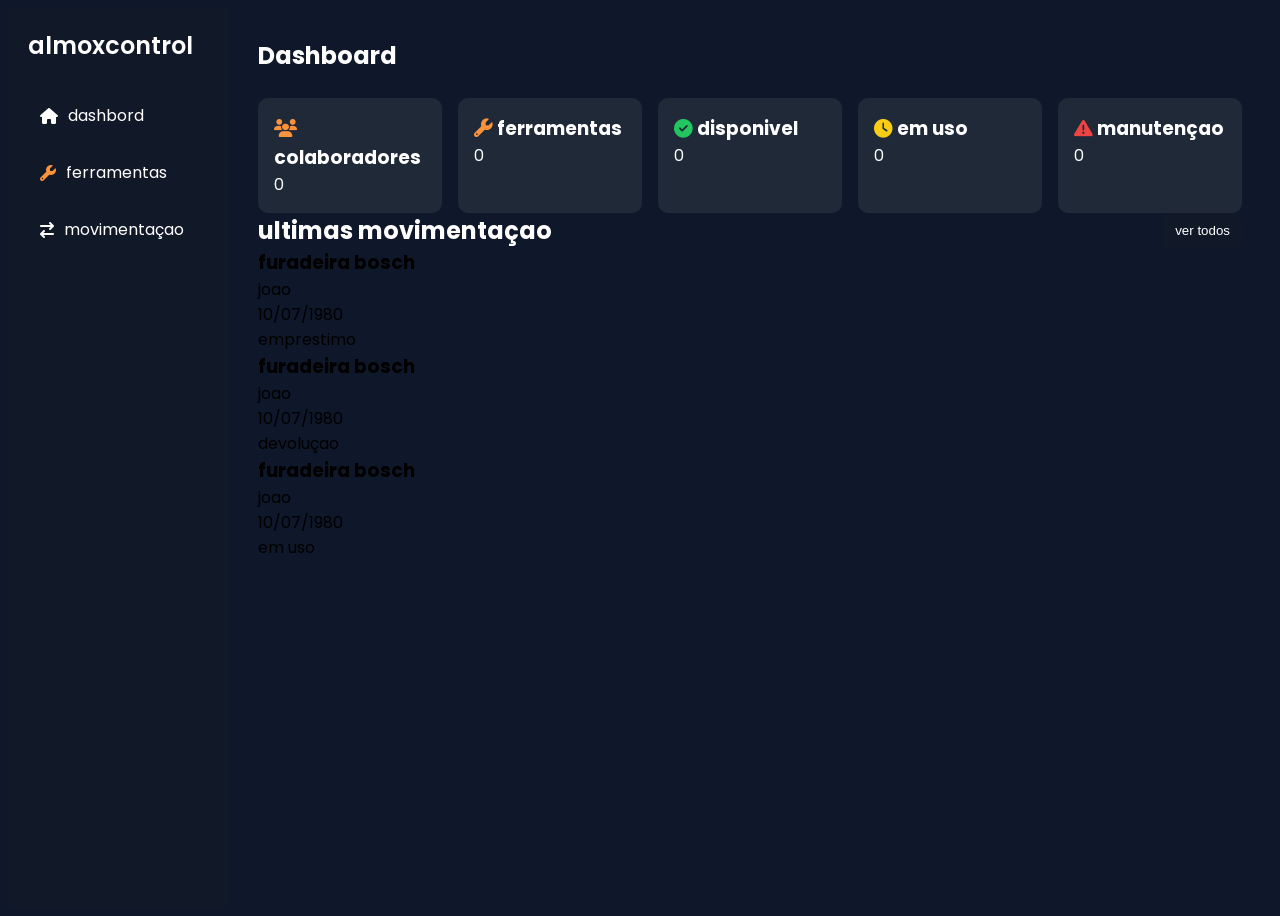
==== index.html @ 10422d14 "Primeira versão do AlmoxControl" ====
<!doctype html>
<html lang="pt-br">
  <head>
    <meta charset="UTF-8" />
    <meta name="viewport" content="width=device-width, initial-scale=1.0" />
    <title>almoxcontrol</title>
    <link rel="stylesheet" href="css/style.css" />
    <link
      rel="stylesheet"
      href="https://cdnjs.cloudflare.com/ajax/libs/font-awesome/6.5.0/css/all.min.css"
    />
    <link rel="preconnect" href="https://fonts.googleapis.com" />
    <link rel="preconnect" href="https://fonts.gstatic.com" crossorigin />
    <link
      href="https://fonts.googleapis.com/css2?family=Poppins:ital,wght@0,100;0,200;0,300;0,400;0,500;0,600;0,700;0,800;0,900;1,100;1,200;1,300;1,400;1,500;1,600;1,700;1,800;1,900&display=swap"
      rel="stylesheet"
    />
  </head>
  <body>
    <div class="container">
      <!--siderbar-->
      <nav class="nav-container">
        <h1 class="text-primario">almoxcontrol</h1>
        <ul class="menu">
          <li>
            <a href="index.html"><i class="fa-solid fa-house"></i> dashbord</a>
          </li>
          <li>
            <a href="ferramentas.html"><i class="fa-solid fa-wrench"></i> ferramentas</a>
          </li>
          <li>
            <a href=""
              ><i class="fa-solid fa-arrow-right-arrow-left"></i>movimentaçao</a
            >
          </li>
        </ul>
      </nav>
      <div class="content">
        <header class="container-topo">
          <h2>Dashboard</h2>
        </header>

        <main class="hero-card">
          <div class="area-card">
            <div class="card">
              <section class="card-colaboradores">
                <h3 class="text-decoracao">
                  <i class="fa-solid fa-users"></i> colaboradores
                </h3>
                <span id="colaboradores" class="text-size"> 0 </span>
              </section>
            </div>
            <div class="card">
              <section class="card-total-ferramentas">
                <h3 class="text-decoracao">
                  <i class="fa-solid fa-wrench"></i> ferramentas
                </h3>
                <span id="ferramentas" class="text-size"> 0 </span>
              </section>
            </div>
            <div class="card">
              <section class="card-disponivel">
                <h3 class="text-decoracao">
                  <i class="fa-solid fa-circle-check"></i> disponivel
                </h3>
                <span id="disponivel" class="text-size"> 0 </span>
              </section>
            </div>
            <div class="card">
              <section class="card-em-uso">
                <h3 class="text-decoracao">
                  <i class="fa-solid fa-clock"></i> em uso
                </h3>
                <span id="em-uso" class="text-size"> 0 </span>
              </section>
            </div>
            <div class="card">
              <section class="card-manutencao">
                <h3 class="text-decoracao">
                  <i class="fa-solid fa-triangle-exclamation"></i> manutençao
                </h3>
                <span id="manutencao" class="text-size"> 0 </span>
              </section>
            </div>
          </div>
          <div>
            <section class="ultimas-movimentacoes">
              <div class="movimentacoes-header">
                <h2 class="text-secundario">ultimas movimentaçao</h2>
                <button class="btn-todos">ver todos</button>
              </div>
              <div class="movimentacao-atual">
                <div class="linha"></div>
                <h3>furadeira bosch</h3>
                <p>joao</p>
                <p>10/07/1980</p>
                <p>emprestimo</p>
              </div>
              
              <div class="movimentacao-atual">
                <div class="linha"></div>
                <h3>furadeira bosch</h3>
                <p>joao</p>
                <p>10/07/1980</p>
                <p>devoluçao</p>
              </div>
              <div class="linha"></div>
              <div class="movimentacao-atual">
                <h3>furadeira bosch</h3>
                <p>joao</p>
                <p>10/07/1980</p>
                <p>em uso</p>
              </div>
            </section>
          </div>
        </main>
      </div>
    </div>
  </body>
</html>
---- css/style.css ----
/* =====================
   RESET
===================== */

* {
  margin: 0;
  padding: 0;
  box-sizing: border-box;
}

body {
  font-family: "Poppins", sans-serif;
  background-color: #0f172a;
}

/* =====================
   ESTRUTURA PRINCIPAL
===================== */

.container {
  display: flex;
  min-height: 100vh;
  padding: 8px;
  background-color: #0f172a;
}

.content {
  flex: 1;
  padding: 24px;
}

/* =====================
   SIDEBAR
===================== */

.nav-container {
  display: flex;
  flex-direction: column;

  width: 220px;
  height: 100vh;

  padding: 16px;

  background-color: #111827;
}

.nav-container h1 {
  color: #fff;
  font-size: 24px;
  font-weight: 600;

  margin-bottom: 30px;
}

.menu {
  padding: 0;
}

.menu li {
  list-style: none;
  margin-bottom: 12px;
}

.nav-container a {
  display: flex;
  align-items: center;
  gap: 10px;

  padding: 10px 12px;

  color: #fff;
  text-decoration: none;

  border-radius: 6px;

  transition: 0.3s;
}

.nav-container a:hover {
  background-color: #fb923c;
  transform: translateY(-3px);
}

/* =====================
   TOPO
===================== */

.container-topo h2 {
  color: white;
}

/* =====================
   CARDS DASHBOARD
===================== */

.area-card,a {
  display: flex;
  flex-wrap: wrap;
  gap: 16px;
  color: #ffffff;
}

.card {
  flex: 1 1 150px;

  display: flex;
  flex-direction: column;
  gap: 16px;

  min-height: 110px;

  padding: 16px;

  background-color: #1f2937;

  border-radius: 10px;

  transition: 0.3s;
}

.card:hover {
  transform: translateY(-5px);
  cursor: pointer;
}

/* Ícones */

.fa-users,
.fa-wrench {
  color: #fb923c;
}

.fa-circle-check {
  color: #22c55e;
}

.fa-clock {
  color: #facc15;
}

.fa-triangle-exclamation {
  color: #ef4444;
}

/* =====================
   MOVIMENTAÇÕES
===================== */

.ultimas-movimentacoe {
  margin-top: 16px;

  padding: 16px;

  background-color: #1f2937;

  color: #ffffff;

  border-radius: 8px;
}
.text-secundario{
  color: #ffffff;
}

.movimentacoes-header {
  display: flex;
  justify-content: space-between;
}

.btn-todos {
  padding: 6px 12px;

  color: white;
  background-color: #111827;

  border: none;
  border-radius: 5px;

  cursor: pointer;

  transition: 0.3s;
}

.btn-todos:hover {
  transform: translateY(-3px);
}

/* =====================
   FERRAMENTAS
===================== */

.topo-ferramentas{
  display: flex;
  justify-content: space-between;
  align-items: center;

  margin-bottom: 25px;
}

.btn-ferramenta {
  padding: 12px 18px;

  color: white;
  background-color: #f97316;

  border: none;
  border-radius: 8px;

  font-weight: 600;

  cursor: pointer;

  transition: 0.3s;
}

.btn-ferramenta:hover {
  background-color: #ea580c;
}
.pesquisa {
  display: flex;
  align-items: center;

  width: 320px;

  background-color: #1f2937;

  border: 1px solid #374151;

  border-radius: 8px;

  padding: 0 12px;
}


.pesquisa i {
  color: #fb923c;
}


.pesquisa .input-pesquisa {

  width: 100%;

  background: transparent;

  border: none;

  padding: 12px;

  color: white;

}


.pesquisa .input-pesquisa:focus {
  box-shadow: none;
}

/* =====================
   TABELA
===================== */

table {
  width: 100%;

  margin-top: 30px;

  border-collapse: collapse;

  background-color: white;

  border-radius: 12px;

  overflow: hidden;

  box-shadow: 0 5px 20px rgba(0, 0, 0, 0.08);
}

thead {
  background-color: #1f2937;

  color: white;
}

th {
  padding: 16px;

  text-align: left;

  font-size: 14px;

  text-transform: uppercase;
}

td {
  padding: 15px;

  color: #444;

  border-bottom: 1px solid #eee;
}

tbody tr:hover {
  background-color: #f8f8f8;
}

tbody tr:last-child td {
  border-bottom: none;
}

/* =====================
   STATUS
===================== */

.status {
  padding: 6px 14px;

  border-radius: 20px;

  font-size: 13px;

  font-weight: 600;
}

.disponivel {
  background: #dcfce7;

  color: #15803d;
}

.uso {
  background: #ffedd5;

  color: #c2410c;
}

.manutencao {
  background: #fee2e2;

  color: #b91c1c;
}

/* =====================
   AÇÕES
===================== */

.acoes button {
  background: none;

  border: none;

  cursor: pointer;

  margin-right: 10px;

  font-size: 16px;

  transition: 0.2s;
}

.acoes button:hover {
  transform: scale(1.15);
}

.editar {
  color: #2563eb;
}

.excluir {
  color: #dc2626;
}
:root {

  --bg-dark:#0f172a;
  --sidebar:#111827;
  --card:#1f2937;

  --orange:#fb923c;
  --orange-dark:#ea580c;

  --white:#ffffff;

  --green:#15803d;
  --yellow:#c2410c;
  --red:#b91c1c;

}



* {

  margin:0;
  padding:0;
  box-sizing:border-box;

}



body {

  font-family:"Poppins", sans-serif;
  background:var(--bg-dark);

}



/* LAYOUT */


.container {

  display:flex;
  min-height:100vh;
  padding:8px;

}



.content {

  flex:1;
  padding:24px;

}



/* SIDEBAR */


.sidebar {

  width:220px;

  height:100vh;

  padding:16px;

  background:var(--sidebar);

}



.logo {

  color:white;

  font-size:24px;

  margin-bottom:30px;

}



.menu li {

  list-style:none;

  margin-bottom:12px;

}



.menu a {

  display:flex;

  align-items:center;

  gap:10px;

  padding:10px;

  color:white;

  text-decoration:none;

  border-radius:8px;

  transition:.3s;

}



.menu a:hover {

  background:var(--orange);

  transform:translateY(-3px);

}



.container{
    display:flex;
}

/* Sidebar */

.nav-container{
    width:220px;
    min-height:100vh;
    background:#111827;
    padding:20px;
}

.logo{
    color:#fff;
    font-size:24px;
    font-weight:600;
    margin-bottom:35px;
}

.menu{
    list-style:none;
}

.menu li{
    margin-bottom:12px;
}

.menu a{
    display:flex;
    align-items:center;
    gap:10px;

    padding:10px 12px;

    color:#fff;
    text-decoration:none;

    border-radius:6px;

    transition:.3s;
}

.menu a:hover,
.menu a.active{

    background:#FB923C;

}

/* Conteúdo */

.content{
    flex:1;
    padding:30px;
}

.container-topo h2{
    color:#fff;
    margin-bottom:25px;
}

/* Barra superior */

.topo-ferramentas{

    display:flex;
    justify-content:space-between;
    align-items:center;

    margin-bottom:20px;

}

.input-pesquisa{

    width:320px;

    padding:10px 15px;

    border:none;
    border-radius:6px;

}

.btn-ferramenta{

    padding:10px 18px;

    border:none;
    border-radius:6px;

    background:#FB923C;
    color:#fff;

    cursor:pointer;

    transition:.3s;

}

.btn-ferramenta:hover{

    transform:translateY(-2px);

}

/* Tabela */

.tabela-ferramentas{

    background:#1F2937;

    border-radius:8px;

    overflow:hidden;

}

table{

    width:100%;
    border-collapse:collapse;

}

thead{

    background:#111827;
    color:#fff;

}

th,
td{

    padding:16px;
    text-align:left;

}

tbody tr{

    border-bottom:1px solid #374151;

}

tbody tr:hover{

    background:#273244;

}

td{

    color:#fff;

}

td i{

    cursor:pointer;
    margin-right:12px;

}
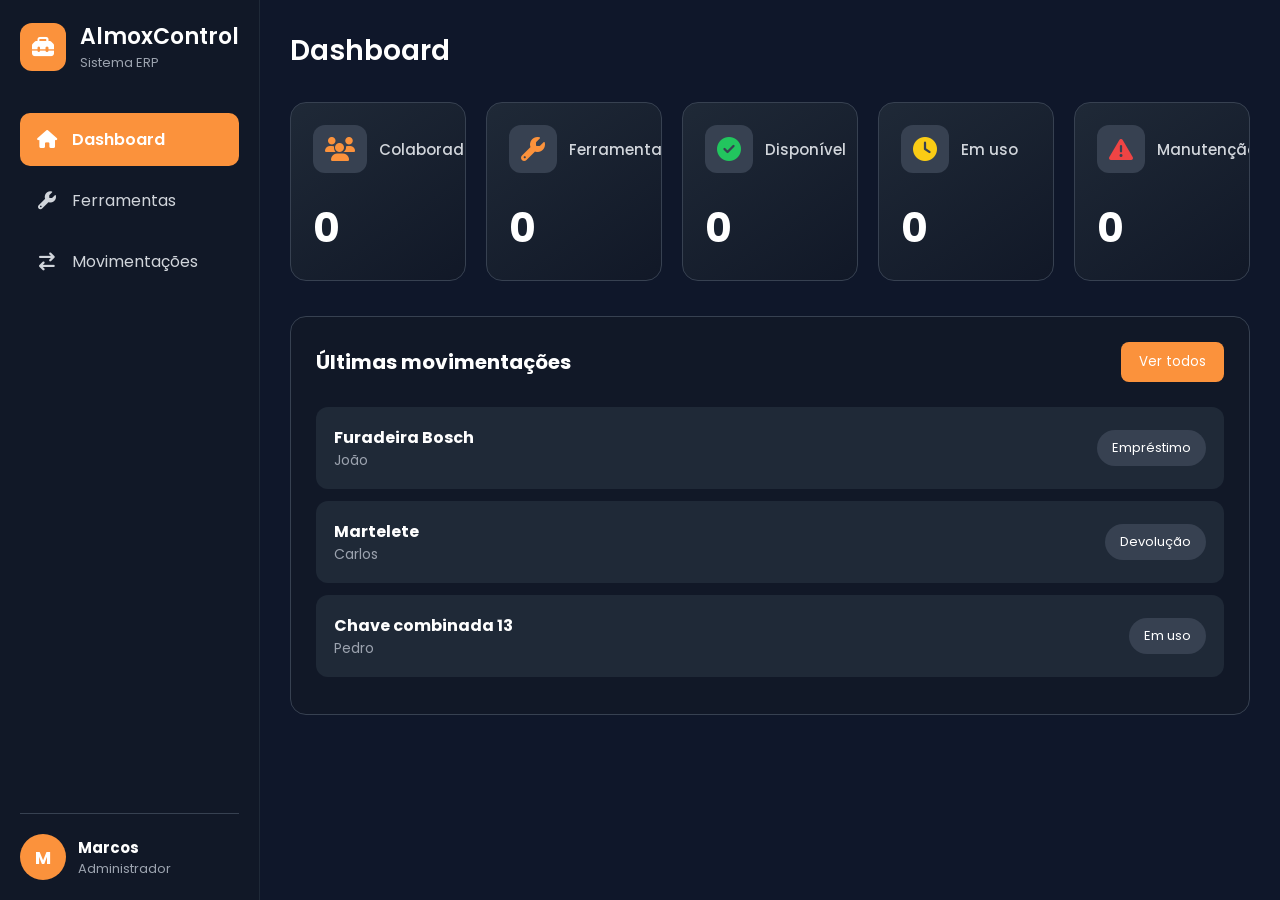
==== commit 84c36874: "Rename dashboard.html to index.html" ====
--- a/index.html
+++ b/index.html
@@ -3,116 +3,171 @@
   <head>
     <meta charset="UTF-8" />
     <meta name="viewport" content="width=device-width, initial-scale=1.0" />
-    <title>almoxcontrol</title>
+
+    <title>Dashboard | AlmoxControl</title>
+
     <link rel="stylesheet" href="css/style.css" />
+    <link rel="stylesheet" href="css/dashboard.css" />
+    <link rel="stylesheet" href="css/sidebar.css" />
+
     <link
       rel="stylesheet"
       href="https://cdnjs.cloudflare.com/ajax/libs/font-awesome/6.5.0/css/all.min.css"
     />
+
     <link rel="preconnect" href="https://fonts.googleapis.com" />
-    <link rel="preconnect" href="https://fonts.gstatic.com" crossorigin />
+
     <link
-      href="https://fonts.googleapis.com/css2?family=Poppins:ital,wght@0,100;0,200;0,300;0,400;0,500;0,600;0,700;0,800;0,900;1,100;1,200;1,300;1,400;1,500;1,600;1,700;1,800;1,900&display=swap"
+      href="https://fonts.googleapis.com/css2?family=Poppins:wght@300;400;500;600;700&display=swap"
       rel="stylesheet"
     />
   </head>
+
   <body>
     <div class="container">
-      <!--siderbar-->
+      <!-- SIDEBAR -->
+
       <nav class="nav-container">
-        <h1 class="text-primario">almoxcontrol</h1>
+        <div class="sidebar-header">
+          <i class="fa-solid fa-toolbox"></i>
+
+          <div>
+            <h1>AlmoxControl</h1>
+
+            <span>Sistema ERP</span>
+          </div>
+        </div>
+
         <ul class="menu">
           <li>
-            <a href="index.html"><i class="fa-solid fa-house"></i> dashbord</a>
+            <a class="active" href="dashboard.html">
+              <i class="fa-solid fa-house"></i>
+              Dashboard
+            </a>
           </li>
+
           <li>
-            <a href="ferramentas.html"><i class="fa-solid fa-wrench"></i> ferramentas</a>
+            <a href="ferramentas.html">
+              <i class="fa-solid fa-wrench"></i>
+              Ferramentas
+            </a>
           </li>
+
           <li>
-            <a href=""
-              ><i class="fa-solid fa-arrow-right-arrow-left"></i>movimentaçao</a
-            >
+            <a href="movimentacao.html">
+              <i class="fa-solid fa-arrow-right-arrow-left"></i>
+              Movimentações
+            </a>
           </li>
         </ul>
+
+        <div class="sidebar-footer">
+          <div class="avatar">M</div>
+
+          <div>
+            <strong>Marcos</strong>
+
+            <span>Administrador</span>
+          </div>
+        </div>
       </nav>
+
+      <!-- CONTEÚDO -->
+
       <div class="content">
         <header class="container-topo">
           <h2>Dashboard</h2>
         </header>
 
-        <main class="hero-card">
-          <div class="area-card">
+        <main>
+          <section class="cards-dashboard">
             <div class="card">
-              <section class="card-colaboradores">
-                <h3 class="text-decoracao">
-                  <i class="fa-solid fa-users"></i> colaboradores
-                </h3>
-                <span id="colaboradores" class="text-size"> 0 </span>
-              </section>
+              <h3>
+                <i class="fa-solid fa-users"></i>
+                Colaboradores
+              </h3>
+
+              <span id="colaboradores"> 0 </span>
             </div>
+
             <div class="card">
-              <section class="card-total-ferramentas">
-                <h3 class="text-decoracao">
-                  <i class="fa-solid fa-wrench"></i> ferramentas
-                </h3>
-                <span id="ferramentas" class="text-size"> 0 </span>
-              </section>
+              <h3>
+                <i class="fa-solid fa-wrench"></i>
+
+                Ferramentas
+              </h3>
+
+              <span id="ferramentas"> 0 </span>
             </div>
-            <div class="card">
-              <section class="card-disponivel">
-                <h3 class="text-decoracao">
-                  <i class="fa-solid fa-circle-check"></i> disponivel
-                </h3>
-                <span id="disponivel" class="text-size"> 0 </span>
-              </section>
+
+            <div class="card disponivel">
+              <h3>
+                <i class="fa-solid fa-circle-check"></i>
+
+                Disponível
+              </h3>
+
+              <span id="disponivel"> 0 </span>
             </div>
-            <div class="card">
-              <section class="card-em-uso">
-                <h3 class="text-decoracao">
-                  <i class="fa-solid fa-clock"></i> em uso
-                </h3>
-                <span id="em-uso" class="text-size"> 0 </span>
-              </section>
+
+            <div class="card uso">
+              <h3>
+                <i class="fa-solid fa-clock"></i>
+
+                Em uso
+              </h3>
+
+              <span id="uso"> 0 </span>
             </div>
-            <div class="card">
-              <section class="card-manutencao">
-                <h3 class="text-decoracao">
-                  <i class="fa-solid fa-triangle-exclamation"></i> manutençao
-                </h3>
-                <span id="manutencao" class="text-size"> 0 </span>
-              </section>
+
+            <div class="card manutencao">
+              <h3>
+                <i class="fa-solid fa-triangle-exclamation"></i>
+
+                Manutenção
+              </h3>
+
+              <span id="manutencao"> 0 </span>
             </div>
-          </div>
-          <div>
-            <section class="ultimas-movimentacoes">
-              <div class="movimentacoes-header">
-                <h2 class="text-secundario">ultimas movimentaçao</h2>
-                <button class="btn-todos">ver todos</button>
+          </section>
+
+          <section class="movimentacoes">
+            <div class="movimentacoes-header">
+              <h2>Últimas movimentações</h2>
+
+              <button>Ver todos</button>
+            </div>
+
+            <div class="movimento">
+              <div>
+                <h3>Furadeira Bosch</h3>
+
+                <p>João</p>
               </div>
-              <div class="movimentacao-atual">
-                <div class="linha"></div>
-                <h3>furadeira bosch</h3>
-                <p>joao</p>
-                <p>10/07/1980</p>
-                <p>emprestimo</p>
+
+              <span> Empréstimo </span>
+            </div>
+
+            <div class="movimento">
+              <div>
+                <h3>Martelete</h3>
+
+                <p>Carlos</p>
               </div>
-              
-              <div class="movimentacao-atual">
-                <div class="linha"></div>
-                <h3>furadeira bosch</h3>
-                <p>joao</p>
-                <p>10/07/1980</p>
-                <p>devoluçao</p>
+
+              <span> Devolução </span>
+            </div>
+
+            <div class="movimento">
+              <div>
+                <h3>Chave combinada 13</h3>
+
+                <p>Pedro</p>
               </div>
-              <div class="linha"></div>
-              <div class="movimentacao-atual">
-                <h3>furadeira bosch</h3>
-                <p>joao</p>
-                <p>10/07/1980</p>
-                <p>em uso</p>
-              </div>
-            </section>
-          </div>
+
+              <span> Em uso </span>
+            </div>
+          </section>
         </main>
       </div>
     </div>
--- a/css/style.css
+++ b/css/style.css
@@ -1,6 +1,6 @@
-/* =====================
+/* ==========================
    RESET
-===================== */
+========================== */
 
 * {
   margin: 0;
@@ -8,660 +8,72 @@
   box-sizing: border-box;
 }
 
+/* ==========================
+   VARIÁVEIS
+========================== */
+
+:root {
+  --bg: #0f172a;
+
+  --sidebar: #111827;
+
+  --card: #1f2937;
+
+  --border: #374151;
+
+  --orange: #fb923c;
+
+  --orange-dark: #ea580c;
+
+  --white: #ffffff;
+}
+
+/* ==========================
+   BODY
+========================== */
+
 body {
   font-family: "Poppins", sans-serif;
-  background-color: #0f172a;
+
+  background: var(--bg);
 }
 
-/* =====================
-   ESTRUTURA PRINCIPAL
-===================== */
+/* ==========================
+   LAYOUT
+========================== */
 
 .container {
   display: flex;
+
   min-height: 100vh;
-  padding: 8px;
-  background-color: #0f172a;
 }
 
 .content {
   flex: 1;
-  padding: 24px;
+
+  padding: 30px;
 }
 
-/* =====================
-   SIDEBAR
-===================== */
+/* ==========================
+   TOPO
+========================== */
 
-.nav-container {
-  display: flex;
-  flex-direction: column;
-
-  width: 220px;
-  height: 100vh;
-
-  padding: 16px;
-
-  background-color: #111827;
-}
-
-.nav-container h1 {
-  color: #fff;
-  font-size: 24px;
-  font-weight: 600;
-
+.container-topo {
   margin-bottom: 30px;
 }
 
-.menu {
-  padding: 0;
-}
-
-.menu li {
-  list-style: none;
-  margin-bottom: 12px;
-}
-
-.nav-container a {
-  display: flex;
-  align-items: center;
-  gap: 10px;
-
-  padding: 10px 12px;
-
-  color: #fff;
-  text-decoration: none;
-
-  border-radius: 6px;
-
-  transition: 0.3s;
-}
-
-.nav-container a:hover {
-  background-color: #fb923c;
-  transform: translateY(-3px);
-}
-
-/* =====================
-   TOPO
-===================== */
-
 .container-topo h2 {
   color: white;
-}
 
-/* =====================
-   CARDS DASHBOARD
-===================== */
-
-.area-card,a {
-  display: flex;
-  flex-wrap: wrap;
-  gap: 16px;
-  color: #ffffff;
-}
-
-.card {
-  flex: 1 1 150px;
-
-  display: flex;
-  flex-direction: column;
-  gap: 16px;
-
-  min-height: 110px;
-
-  padding: 16px;
-
-  background-color: #1f2937;
-
-  border-radius: 10px;
-
-  transition: 0.3s;
-}
-
-.card:hover {
-  transform: translateY(-5px);
-  cursor: pointer;
-}
-
-/* Ícones */
-
-.fa-users,
-.fa-wrench {
-  color: #fb923c;
-}
-
-.fa-circle-check {
-  color: #22c55e;
-}
-
-.fa-clock {
-  color: #facc15;
-}
-
-.fa-triangle-exclamation {
-  color: #ef4444;
-}
-
-/* =====================
-   MOVIMENTAÇÕES
-===================== */
-
-.ultimas-movimentacoe {
-  margin-top: 16px;
-
-  padding: 16px;
-
-  background-color: #1f2937;
-
-  color: #ffffff;
-
-  border-radius: 8px;
-}
-.text-secundario{
-  color: #ffffff;
-}
-
-.movimentacoes-header {
-  display: flex;
-  justify-content: space-between;
-}
-
-.btn-todos {
-  padding: 6px 12px;
-
-  color: white;
-  background-color: #111827;
-
-  border: none;
-  border-radius: 5px;
-
-  cursor: pointer;
-
-  transition: 0.3s;
-}
-
-.btn-todos:hover {
-  transform: translateY(-3px);
-}
-
-/* =====================
-   FERRAMENTAS
-===================== */
-
-.topo-ferramentas{
-  display: flex;
-  justify-content: space-between;
-  align-items: center;
-
-  margin-bottom: 25px;
-}
-
-.btn-ferramenta {
-  padding: 12px 18px;
-
-  color: white;
-  background-color: #f97316;
-
-  border: none;
-  border-radius: 8px;
-
-  font-weight: 600;
-
-  cursor: pointer;
-
-  transition: 0.3s;
-}
-
-.btn-ferramenta:hover {
-  background-color: #ea580c;
-}
-.pesquisa {
-  display: flex;
-  align-items: center;
-
-  width: 320px;
-
-  background-color: #1f2937;
-
-  border: 1px solid #374151;
-
-  border-radius: 8px;
-
-  padding: 0 12px;
-}
-
-
-.pesquisa i {
-  color: #fb923c;
-}
-
-
-.pesquisa .input-pesquisa {
-
-  width: 100%;
-
-  background: transparent;
-
-  border: none;
-
-  padding: 12px;
-
-  color: white;
-
-}
-
-
-.pesquisa .input-pesquisa:focus {
-  box-shadow: none;
-}
-
-/* =====================
-   TABELA
-===================== */
-
-table {
-  width: 100%;
-
-  margin-top: 30px;
-
-  border-collapse: collapse;
-
-  background-color: white;
-
-  border-radius: 12px;
-
-  overflow: hidden;
-
-  box-shadow: 0 5px 20px rgba(0, 0, 0, 0.08);
-}
-
-thead {
-  background-color: #1f2937;
-
-  color: white;
-}
-
-th {
-  padding: 16px;
-
-  text-align: left;
-
-  font-size: 14px;
-
-  text-transform: uppercase;
-}
-
-td {
-  padding: 15px;
-
-  color: #444;
-
-  border-bottom: 1px solid #eee;
-}
-
-tbody tr:hover {
-  background-color: #f8f8f8;
-}
-
-tbody tr:last-child td {
-  border-bottom: none;
-}
-
-/* =====================
-   STATUS
-===================== */
-
-.status {
-  padding: 6px 14px;
-
-  border-radius: 20px;
-
-  font-size: 13px;
+  font-size: 28px;
 
   font-weight: 600;
 }
 
-.disponivel {
-  background: #dcfce7;
+/* ==========================
+   BOTÕES GLOBAIS
+========================== */
 
-  color: #15803d;
+button {
+  font-family: inherit;
 }
-
-.uso {
-  background: #ffedd5;
-
-  color: #c2410c;
-}
-
-.manutencao {
-  background: #fee2e2;
-
-  color: #b91c1c;
-}
-
-/* =====================
-   AÇÕES
-===================== */
-
-.acoes button {
-  background: none;
-
-  border: none;
-
-  cursor: pointer;
-
-  margin-right: 10px;
-
-  font-size: 16px;
-
-  transition: 0.2s;
-}
-
-.acoes button:hover {
-  transform: scale(1.15);
-}
-
-.editar {
-  color: #2563eb;
-}
-
-.excluir {
-  color: #dc2626;
-}
-:root {
-
-  --bg-dark:#0f172a;
-  --sidebar:#111827;
-  --card:#1f2937;
-
-  --orange:#fb923c;
-  --orange-dark:#ea580c;
-
-  --white:#ffffff;
-
-  --green:#15803d;
-  --yellow:#c2410c;
-  --red:#b91c1c;
-
-}
-
-
-
-* {
-
-  margin:0;
-  padding:0;
-  box-sizing:border-box;
-
-}
-
-
-
-body {
-
-  font-family:"Poppins", sans-serif;
-  background:var(--bg-dark);
-
-}
-
-
-
-/* LAYOUT */
-
-
-.container {
-
-  display:flex;
-  min-height:100vh;
-  padding:8px;
-
-}
-
-
-
-.content {
-
-  flex:1;
-  padding:24px;
-
-}
-
-
-
-/* SIDEBAR */
-
-
-.sidebar {
-
-  width:220px;
-
-  height:100vh;
-
-  padding:16px;
-
-  background:var(--sidebar);
-
-}
-
-
-
-.logo {
-
-  color:white;
-
-  font-size:24px;
-
-  margin-bottom:30px;
-
-}
-
-
-
-.menu li {
-
-  list-style:none;
-
-  margin-bottom:12px;
-
-}
-
-
-
-.menu a {
-
-  display:flex;
-
-  align-items:center;
-
-  gap:10px;
-
-  padding:10px;
-
-  color:white;
-
-  text-decoration:none;
-
-  border-radius:8px;
-
-  transition:.3s;
-
-}
-
-
-
-.menu a:hover {
-
-  background:var(--orange);
-
-  transform:translateY(-3px);
-
-}
-
-
-
-.container{
-    display:flex;
-}
-
-/* Sidebar */
-
-.nav-container{
-    width:220px;
-    min-height:100vh;
-    background:#111827;
-    padding:20px;
-}
-
-.logo{
-    color:#fff;
-    font-size:24px;
-    font-weight:600;
-    margin-bottom:35px;
-}
-
-.menu{
-    list-style:none;
-}
-
-.menu li{
-    margin-bottom:12px;
-}
-
-.menu a{
-    display:flex;
-    align-items:center;
-    gap:10px;
-
-    padding:10px 12px;
-
-    color:#fff;
-    text-decoration:none;
-
-    border-radius:6px;
-
-    transition:.3s;
-}
-
-.menu a:hover,
-.menu a.active{
-
-    background:#FB923C;
-
-}
-
-/* Conteúdo */
-
-.content{
-    flex:1;
-    padding:30px;
-}
-
-.container-topo h2{
-    color:#fff;
-    margin-bottom:25px;
-}
-
-/* Barra superior */
-
-.topo-ferramentas{
-
-    display:flex;
-    justify-content:space-between;
-    align-items:center;
-
-    margin-bottom:20px;
-
-}
-
-.input-pesquisa{
-
-    width:320px;
-
-    padding:10px 15px;
-
-    border:none;
-    border-radius:6px;
-
-}
-
-.btn-ferramenta{
-
-    padding:10px 18px;
-
-    border:none;
-    border-radius:6px;
-
-    background:#FB923C;
-    color:#fff;
-
-    cursor:pointer;
-
-    transition:.3s;
-
-}
-
-.btn-ferramenta:hover{
-
-    transform:translateY(-2px);
-
-}
-
-/* Tabela */
-
-.tabela-ferramentas{
-
-    background:#1F2937;
-
-    border-radius:8px;
-
-    overflow:hidden;
-
-}
-
-table{
-
-    width:100%;
-    border-collapse:collapse;
-
-}
-
-thead{
-
-    background:#111827;
-    color:#fff;
-
-}
-
-th,
-td{
-
-    padding:16px;
-    text-align:left;
-
-}
-
-tbody tr{
-
-    border-bottom:1px solid #374151;
-
-}
-
-tbody tr:hover{
-
-    background:#273244;
-
-}
-
-td{
-
-    color:#fff;
-
-}
-
-td i{
-
-    cursor:pointer;
-    margin-right:12px;
-
-}
--- a/css/dashboard.css
+++ b/css/dashboard.css
@@ -0,0 +1,427 @@
+/* =========================
+   CARDS DASHBOARD
+========================= */
+
+
+.cards-dashboard {
+
+    display: grid;
+
+    grid-template-columns: repeat(5, 1fr);
+
+    gap: 20px;
+
+}
+
+
+
+
+
+.card {
+
+    position: relative;
+
+    background: linear-gradient(
+        145deg,
+        #1f2937,
+        #111827
+    );
+
+
+    padding: 22px;
+
+
+    border-radius: 16px;
+
+
+    color: white;
+
+
+    min-height: 140px;
+
+
+    overflow: hidden;
+
+
+    transition: .3s;
+
+
+    border: 1px solid #374151;
+
+}
+
+
+
+.card:hover {
+
+
+    transform: translateY(-8px);
+
+
+    border-color: #fb923c;
+
+
+}
+
+
+
+
+
+.card h3 {
+
+
+    display:flex;
+
+    align-items:center;
+
+    gap:12px;
+
+
+    font-size:15px;
+
+
+    font-weight:500;
+
+
+    color:#d1d5db;
+
+
+}
+
+
+
+
+
+.card h3 i {
+
+
+    font-size:24px;
+
+
+    background:#374151;
+
+
+    padding:12px;
+
+
+    border-radius:12px;
+
+
+    color:#fb923c;
+
+
+}
+
+
+
+
+
+.card span {
+
+
+    display:block;
+
+
+    margin-top:25px;
+
+
+    font-size:40px;
+
+
+    font-weight:700;
+
+
+}
+
+
+
+
+
+/* CORES DOS CARDS */
+
+
+.disponivel h3 i {
+
+
+    color:#22c55e;
+
+
+}
+
+
+
+.uso h3 i {
+
+
+    color:#facc15;
+
+
+}
+
+
+
+.manutencao h3 i {
+
+
+    color:#ef4444;
+
+
+}
+
+
+
+
+
+/* =========================
+   MOVIMENTAÇÕES
+========================= */
+
+
+.movimentacoes {
+
+
+    margin-top:35px;
+
+
+    background:#111827;
+
+
+    padding:25px;
+
+
+    border-radius:16px;
+
+
+    color:white;
+
+
+    border:1px solid #374151;
+
+
+}
+
+
+
+
+
+.movimentacoes-header {
+
+
+    display:flex;
+
+
+    justify-content:space-between;
+
+
+    align-items:center;
+
+
+    margin-bottom:25px;
+
+
+}
+
+
+
+
+
+.movimentacoes-header h2 {
+
+
+    font-size:20px;
+
+
+}
+
+
+
+
+
+.movimentacoes-header button {
+
+
+    background:#fb923c;
+
+
+    color:white;
+
+
+    border:none;
+
+
+    padding:10px 18px;
+
+
+    border-radius:8px;
+
+
+    cursor:pointer;
+
+
+    transition:.3s;
+
+
+}
+
+
+
+
+
+.movimentacoes-header button:hover {
+
+
+    background:#ea580c;
+
+
+}
+
+
+
+
+
+
+
+.movimento {
+
+
+    display:flex;
+
+
+    justify-content:space-between;
+
+
+    align-items:center;
+
+
+    padding:18px;
+
+
+    margin-bottom:12px;
+
+
+    background:#1f2937;
+
+
+    border-radius:12px;
+
+
+    transition:.3s;
+
+
+}
+
+
+
+
+
+.movimento:hover {
+
+
+    transform:translateX(5px);
+
+
+}
+
+
+
+
+
+
+.movimento h3 {
+
+
+    font-size:16px;
+
+
+}
+
+
+
+.movimento p {
+
+
+    color:#9ca3af;
+
+
+    font-size:14px;
+
+
+}
+
+
+
+
+
+.movimento span {
+
+
+    padding:8px 15px;
+
+
+    background:#374151;
+
+
+    border-radius:20px;
+
+
+    font-size:13px;
+
+
+}
+
+
+
+
+
+
+
+/* =========================
+   RESPONSIVO
+========================= */
+
+
+@media(max-width:1100px){
+
+
+.cards-dashboard {
+
+
+grid-template-columns:repeat(3,1fr);
+
+
+}
+
+
+}
+
+
+
+@media(max-width:700px){
+
+
+.cards-dashboard {
+
+
+grid-template-columns:1fr;
+
+
+}
+
+
+
+.movimento {
+
+
+flex-direction:column;
+
+
+align-items:flex-start;
+
+
+gap:10px;
+
+
+}
+
+
+}
--- a/css/sidebar.css
+++ b/css/sidebar.css
@@ -0,0 +1,164 @@
+/* ==========================
+   SIDEBAR
+========================== */
+
+.nav-container {
+  display: flex;
+  flex-direction: column;
+
+  width: 260px;
+  min-height: 100vh;
+
+  padding: 20px;
+
+  background: #111827;
+  border-right: 1px solid #1f2937;
+}
+
+/* ==========================
+   LOGO
+========================== */
+
+.sidebar-header {
+  display: flex;
+  align-items: center;
+  gap: 14px;
+
+  margin-bottom: 40px;
+}
+
+.sidebar-header i {
+  width: 48px;
+  height: 48px;
+
+  display: flex;
+  align-items: center;
+  justify-content: center;
+
+  background: #fb923c;
+  color: white;
+
+  border-radius: 12px;
+
+  font-size: 22px;
+}
+
+.sidebar-header h1 {
+  color: white;
+  font-size: 22px;
+  font-weight: 600;
+}
+
+.sidebar-header span {
+  display: block;
+
+  color: #9ca3af;
+
+  font-size: 13px;
+}
+
+/* ==========================
+   MENU
+========================== */
+
+.menu {
+  list-style: none;
+
+  display: flex;
+  flex-direction: column;
+  gap: 8px;
+
+  flex: 1;
+}
+
+.menu li {
+  width: 100%;
+}
+
+.menu a {
+  display: flex;
+  align-items: center;
+  gap: 14px;
+
+  padding: 14px 16px;
+
+  text-decoration: none;
+
+  color: #d1d5db;
+
+  border-radius: 10px;
+
+  transition: 0.25s;
+}
+
+.menu a i {
+  width: 22px;
+
+  text-align: center;
+
+  font-size: 18px;
+}
+
+.menu a:hover {
+  background: #1f2937;
+
+  color: white;
+
+  transform: translateX(5px);
+}
+
+.menu a.active {
+  background: #fb923c;
+
+  color: white;
+
+  font-weight: 600;
+}
+
+/* ==========================
+   FOOTER
+========================== */
+
+.sidebar-footer {
+  display: flex;
+  align-items: center;
+  gap: 12px;
+
+  padding-top: 20px;
+
+  border-top: 1px solid #374151;
+}
+
+.avatar {
+  width: 46px;
+  height: 46px;
+
+  border-radius: 50%;
+
+  background: #fb923c;
+
+  display: flex;
+  align-items: center;
+  justify-content: center;
+
+  color: white;
+
+  font-size: 18px;
+  font-weight: 700;
+}
+
+.sidebar-footer strong {
+  display: block;
+
+  color: white;
+
+  font-size: 15px;
+}
+
+.sidebar-footer span {
+  display: block;
+
+  color: #9ca3af;
+
+  font-size: 13px;
+}
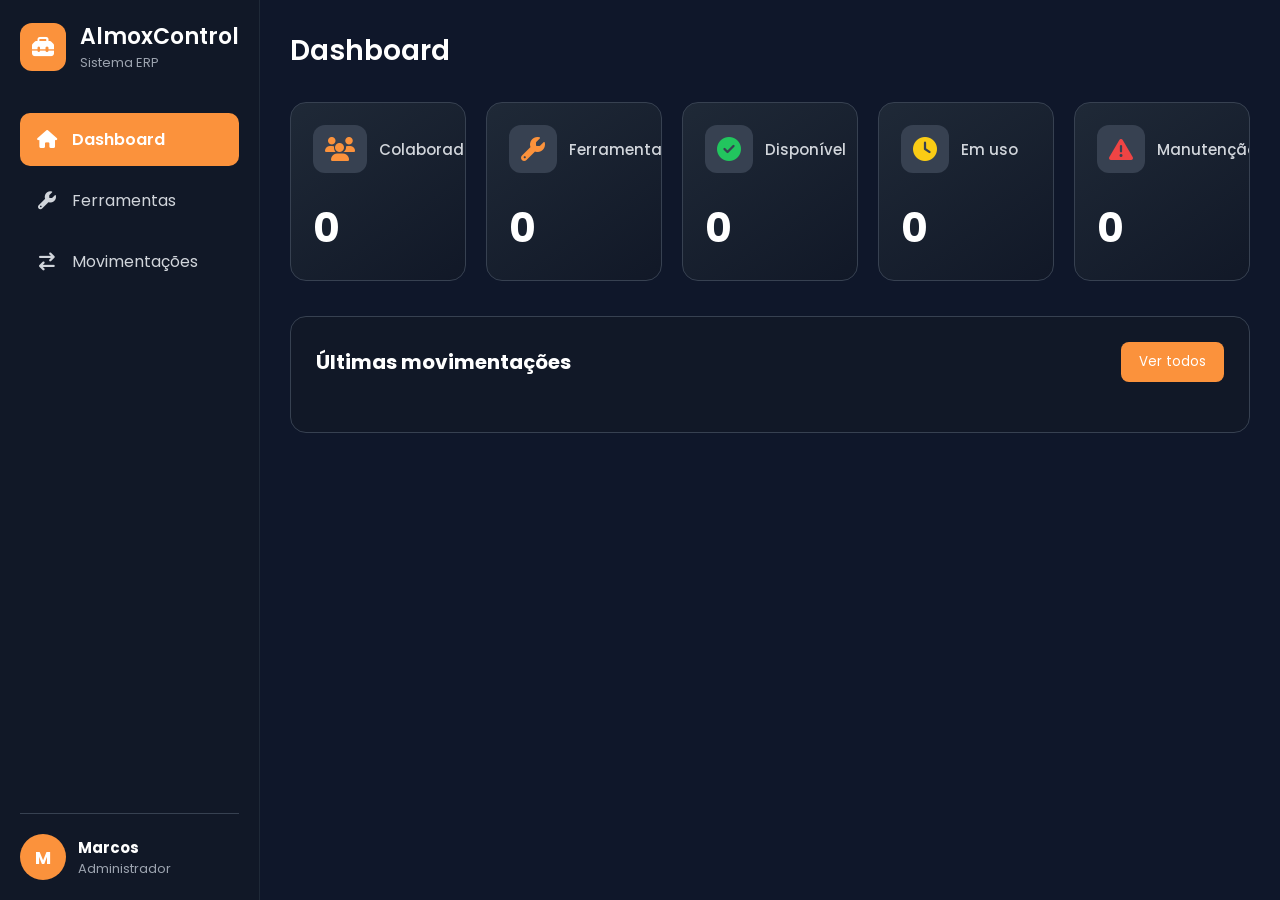
==== commit 83cf6642: "Primeira versão AlmoxControl" ====
--- a/index.html
+++ b/index.html
@@ -40,7 +40,7 @@
 
         <ul class="menu">
           <li>
-            <a class="active" href="dashboard.html">
+            <a class="active" href="index.html">
               <i class="fa-solid fa-house"></i>
               Dashboard
             </a>
@@ -132,44 +132,35 @@
           </section>
 
           <section class="movimentacoes">
-            <div class="movimentacoes-header">
-              <h2>Últimas movimentações</h2>
 
-              <button>Ver todos</button>
-            </div>
+    <div class="movimentacoes-header">
 
-            <div class="movimento">
-              <div>
-                <h3>Furadeira Bosch</h3>
+        <h2>
+            Últimas movimentações
+        </h2>
 
-                <p>João</p>
-              </div>
+        <button>
+            Ver todos
+        </button>
 
-              <span> Empréstimo </span>
-            </div>
+    </div>
 
-            <div class="movimento">
-              <div>
-                <h3>Martelete</h3>
 
-                <p>Carlos</p>
-              </div>
+    <div id="listaUltimasMovimentacoes">
 
-              <span> Devolução </span>
-            </div>
+</div>
 
-            <div class="movimento">
-              <div>
-                <h3>Chave combinada 13</h3>
 
-                <p>Pedro</p>
-              </div>
-
-              <span> Em uso </span>
-            </div>
-          </section>
+</section>
         </main>
       </div>
     </div>
+ <script src="js/config.js"></script>
+<script src="js/storage.js"></script>
+<script src="js/utils.js"></script>
+<script src="js/app.js"></script>
+<script src="js/dashboard.js"></script>
+</body>
+</html>
   </body>
 </html>
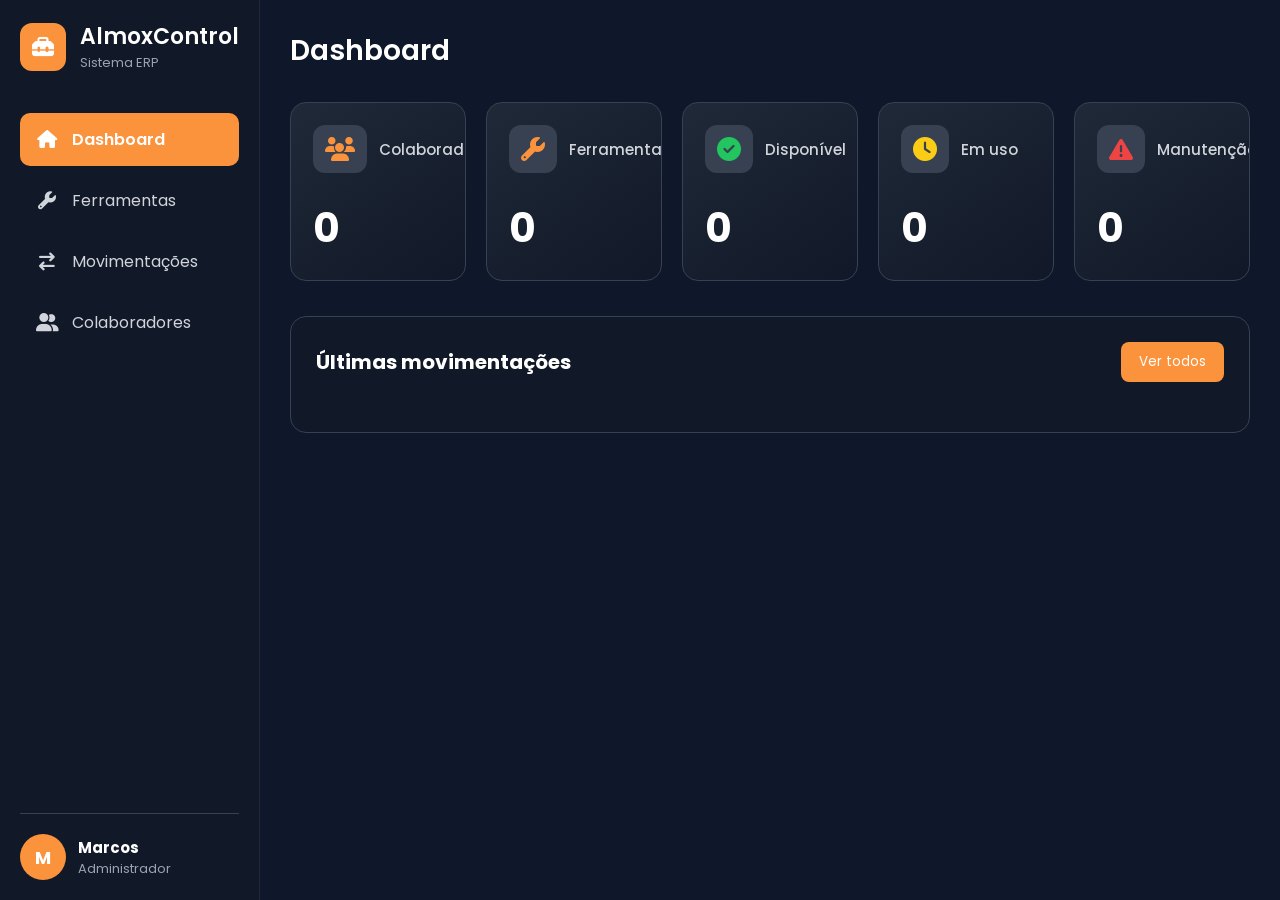
==== commit d2727d7c: "criaçao da parte de colaborador e adiçao de favicon" ====
--- a/index.html
+++ b/index.html
@@ -21,6 +21,9 @@
       href="https://fonts.googleapis.com/css2?family=Poppins:wght@300;400;500;600;700&display=swap"
       rel="stylesheet"
     />
+
+<link rel="icon" type="image/jpeg" href="./assets/img/icon.jpg">
+
   </head>
 
   <body>
@@ -59,6 +62,15 @@
               Movimentações
             </a>
           </li>
+          <li>
+            <a  href="colaboradores.html">
+
+                    <i class="fa-solid fa-user-group"></i>
+
+                    Colaboradores
+
+                </a>
+          </li>
         </ul>
 
         <div class="sidebar-footer">
@@ -81,7 +93,7 @@
 
         <main>
           <section class="cards-dashboard">
-            <div class="card">
+            <div href = "*"  class="card">
               <h3>
                 <i class="fa-solid fa-users"></i>
                 Colaboradores
@@ -90,7 +102,7 @@
               <span id="colaboradores"> 0 </span>
             </div>
 
-            <div class="card">
+             <div class="card">
               <h3>
                 <i class="fa-solid fa-wrench"></i>
 
--- a/css/dashboard.css
+++ b/css/dashboard.css
@@ -2,426 +2,204 @@
    CARDS DASHBOARD
 ========================= */
 
-
 .cards-dashboard {
-
-    display: grid;
-
-    grid-template-columns: repeat(5, 1fr);
-
-    gap: 20px;
-
-}
-
-
-
-
+  display: grid;
+
+  grid-template-columns: repeat(5, 1fr);
+
+  gap: 20px;
+}
 
 .card {
-
-    position: relative;
-
-    background: linear-gradient(
-        145deg,
-        #1f2937,
-        #111827
-    );
-
-
-    padding: 22px;
-
-
-    border-radius: 16px;
-
-
-    color: white;
-
-
-    min-height: 140px;
-
-
-    overflow: hidden;
-
-
-    transition: .3s;
-
-
-    border: 1px solid #374151;
-
-}
-
-
+  position: relative;
+
+  background: linear-gradient(145deg, #1f2937, #111827);
+
+  padding: 22px;
+
+  border-radius: 16px;
+
+  color: white;
+
+  min-height: 140px;
+
+  overflow: hidden;
+
+  transition: 0.3s;
+
+  border: 1px solid #374151;
+}
 
 .card:hover {
-
-
-    transform: translateY(-8px);
-
-
-    border-color: #fb923c;
-
-
-}
-
-
-
-
+  transform: translateY(-8px);
+
+  border-color: #fb923c;
+}
 
 .card h3 {
-
-
-    display:flex;
-
-    align-items:center;
-
-    gap:12px;
-
-
-    font-size:15px;
-
-
-    font-weight:500;
-
-
-    color:#d1d5db;
-
-
-}
-
-
-
-
+  display: flex;
+
+  align-items: center;
+
+  gap: 12px;
+
+  font-size: 15px;
+
+  font-weight: 500;
+
+  color: #d1d5db;
+}
 
 .card h3 i {
-
-
-    font-size:24px;
-
-
-    background:#374151;
-
-
-    padding:12px;
-
-
-    border-radius:12px;
-
-
-    color:#fb923c;
-
-
-}
-
-
-
-
+  font-size: 24px;
+
+  background: #374151;
+
+  padding: 12px;
+
+  border-radius: 12px;
+
+  color: #fb923c;
+}
 
 .card span {
-
-
-    display:block;
-
-
-    margin-top:25px;
-
-
-    font-size:40px;
-
-
-    font-weight:700;
-
-
-}
-
-
-
-
+  display: block;
+
+  margin-top: 25px;
+
+  font-size: 40px;
+
+  font-weight: 700;
+}
 
 /* CORES DOS CARDS */
 
-
 .disponivel h3 i {
-
-
-    color:#22c55e;
-
-
-}
-
-
+  color: #22c55e;
+}
 
 .uso h3 i {
-
-
-    color:#facc15;
-
-
-}
-
-
+  color: #facc15;
+}
 
 .manutencao h3 i {
-
-
-    color:#ef4444;
-
-
-}
-
-
-
-
+  color: #ef4444;
+}
 
 /* =========================
    MOVIMENTAÇÕES
 ========================= */
 
-
 .movimentacoes {
-
-
-    margin-top:35px;
-
-
-    background:#111827;
-
-
-    padding:25px;
-
-
-    border-radius:16px;
-
-
-    color:white;
-
-
-    border:1px solid #374151;
-
-
-}
-
-
-
-
+  margin-top: 35px;
+
+  background: #111827;
+
+  padding: 25px;
+
+  border-radius: 16px;
+
+  color: white;
+
+  border: 1px solid #374151;
+}
 
 .movimentacoes-header {
-
-
-    display:flex;
-
-
-    justify-content:space-between;
-
-
-    align-items:center;
-
-
-    margin-bottom:25px;
-
-
-}
-
-
-
-
+  display: flex;
+
+  justify-content: space-between;
+
+  align-items: center;
+
+  margin-bottom: 25px;
+}
 
 .movimentacoes-header h2 {
-
-
-    font-size:20px;
-
-
-}
-
-
-
-
+  font-size: 20px;
+}
 
 .movimentacoes-header button {
-
-
-    background:#fb923c;
-
-
-    color:white;
-
-
-    border:none;
-
-
-    padding:10px 18px;
-
-
-    border-radius:8px;
-
-
-    cursor:pointer;
-
-
-    transition:.3s;
-
-
-}
-
-
-
-
+  background: #fb923c;
+
+  color: white;
+
+  border: none;
+
+  padding: 10px 18px;
+
+  border-radius: 8px;
+
+  cursor: pointer;
+
+  transition: 0.3s;
+}
 
 .movimentacoes-header button:hover {
-
-
-    background:#ea580c;
-
-
-}
-
-
-
-
-
-
+  background: #ea580c;
+}
 
 .movimento {
-
-
-    display:flex;
-
-
-    justify-content:space-between;
-
-
-    align-items:center;
-
-
-    padding:18px;
-
-
-    margin-bottom:12px;
-
-
-    background:#1f2937;
-
-
-    border-radius:12px;
-
-
-    transition:.3s;
-
-
-}
-
-
-
-
+  display: flex;
+
+  justify-content: space-between;
+
+  align-items: center;
+
+  padding: 18px;
+
+  margin-bottom: 12px;
+
+  background: #1f2937;
+
+  border-radius: 12px;
+
+  transition: 0.3s;
+}
 
 .movimento:hover {
-
-
-    transform:translateX(5px);
-
-
-}
-
-
-
-
-
+  transform: translateX(5px);
+}
 
 .movimento h3 {
-
-
-    font-size:16px;
-
-
-}
-
-
+  font-size: 16px;
+}
 
 .movimento p {
-
-
-    color:#9ca3af;
-
-
-    font-size:14px;
-
-
-}
-
-
-
-
+  color: #9ca3af;
+
+  font-size: 14px;
+}
 
 .movimento span {
-
-
-    padding:8px 15px;
-
-
-    background:#374151;
-
-
-    border-radius:20px;
-
-
-    font-size:13px;
-
-
-}
-
-
-
-
-
-
+  padding: 8px 15px;
+
+  background: #374151;
+
+  border-radius: 20px;
+
+  font-size: 13px;
+}
 
 /* =========================
    RESPONSIVO
 ========================= */
 
-
-@media(max-width:1100px){
-
-
-.cards-dashboard {
-
-
-grid-template-columns:repeat(3,1fr);
-
-
-}
-
-
-}
-
-
-
-@media(max-width:700px){
-
-
-.cards-dashboard {
-
-
-grid-template-columns:1fr;
-
-
-}
-
-
-
-.movimento {
-
-
-flex-direction:column;
-
-
-align-items:flex-start;
-
-
-gap:10px;
-
-
-}
-
-
-}+@media (max-width: 1100px) {
+  .cards-dashboard {
+    grid-template-columns: repeat(3, 1fr);
+  }
+}
+
+@media (max-width: 700px) {
+  .cards-dashboard {
+    grid-template-columns: 1fr;
+  }
+
+  .movimento {
+    flex-direction: column;
+
+    align-items: flex-start;
+
+    gap: 10px;
+  }
+}
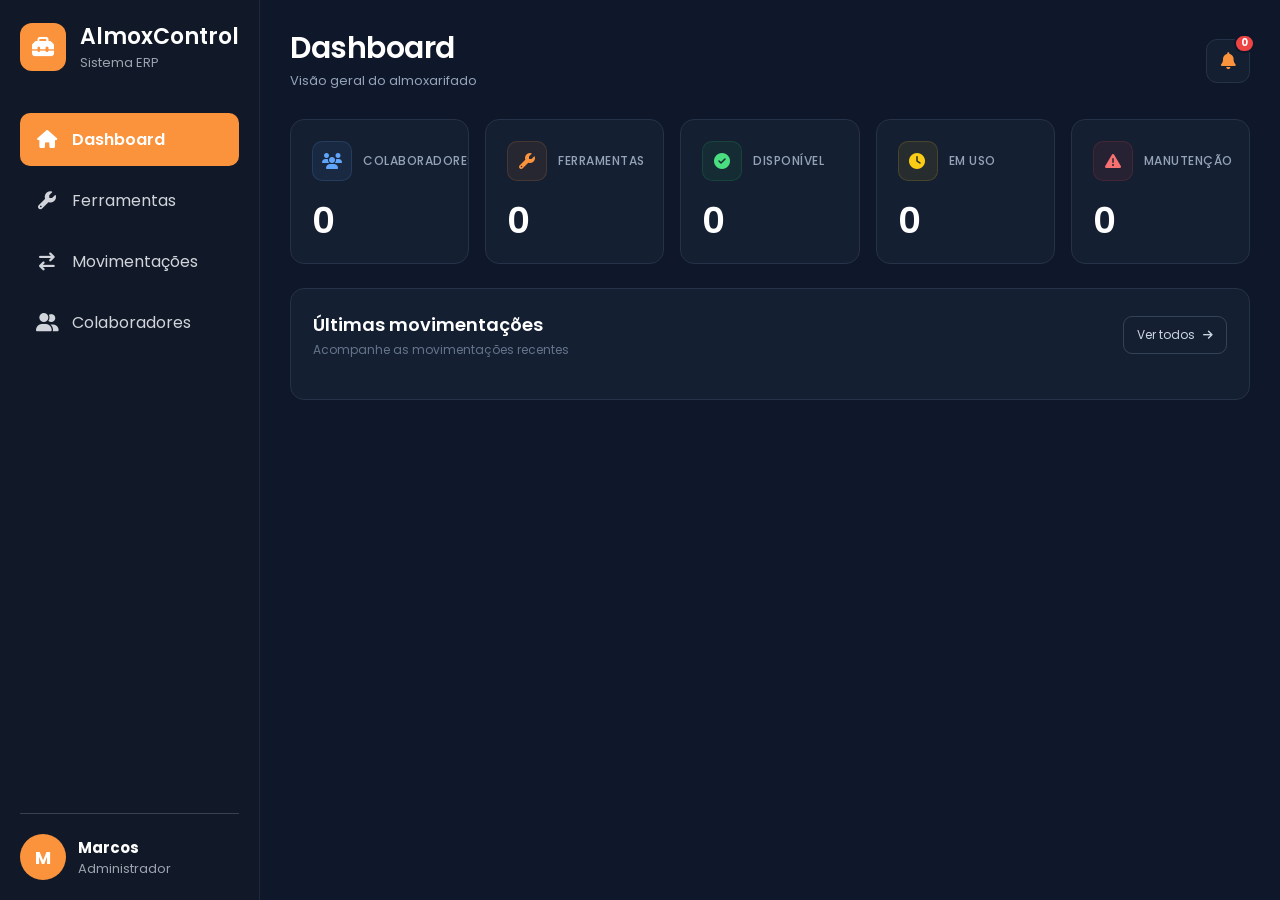
==== commit 4b108071: "Refatoração visual e sistema de notificações" ====
--- a/index.html
+++ b/index.html
@@ -1,178 +1,523 @@
-<!doctype html>
-<html lang="pt-br">
-  <head>
-    <meta charset="UTF-8" />
-    <meta name="viewport" content="width=device-width, initial-scale=1.0" />
+<!DOCTYPE html>
+<html lang="pt-BR">
+
+<head>
+
+    <meta charset="UTF-8">
+
+    <meta
+        name="viewport"
+        content="width=device-width, initial-scale=1.0"
+    >
 
     <title>Dashboard | AlmoxControl</title>
 
-    <link rel="stylesheet" href="css/style.css" />
-    <link rel="stylesheet" href="css/dashboard.css" />
-    <link rel="stylesheet" href="css/sidebar.css" />
+
+    <!-- ========================================
+         FONTES
+    ========================================= -->
+
+    <link rel="preconnect" href="https://fonts.googleapis.com">
 
     <link
-      rel="stylesheet"
-      href="https://cdnjs.cloudflare.com/ajax/libs/font-awesome/6.5.0/css/all.min.css"
-    />
-
-    <link rel="preconnect" href="https://fonts.googleapis.com" />
+        rel="preconnect"
+        href="https://fonts.gstatic.com"
+        crossorigin
+    >
 
     <link
-      href="https://fonts.googleapis.com/css2?family=Poppins:wght@300;400;500;600;700&display=swap"
-      rel="stylesheet"
-    />
-
-<link rel="icon" type="image/jpeg" href="./assets/img/icon.jpg">
-
-  </head>
-
-  <body>
+        href="https://fonts.googleapis.com/css2?family=Poppins:wght@300;400;500;600;700&display=swap"
+        rel="stylesheet"
+    >
+
+
+    <!-- ========================================
+         ÍCONES
+    ========================================= -->
+
+    <link
+        rel="stylesheet"
+        href="https://cdnjs.cloudflare.com/ajax/libs/font-awesome/6.5.0/css/all.min.css"
+    >
+
+
+    <!-- ========================================
+         ESTILOS
+    ========================================= -->
+
+    <link rel="stylesheet" href="css/style.css">
+
+    <link rel="stylesheet" href="css/sidebar.css">
+
+    <link rel="stylesheet" href="css/dashboard.css">
+
+
+    <!-- ========================================
+         FAVICON
+    ========================================= -->
+
+    <link
+        rel="icon"
+        type="image/jpeg"
+        href="./assets/img/icon.jpg"
+    >
+
+</head>
+
+
+<body>
+
+
+    <!-- ========================================
+         CONTAINER PRINCIPAL
+    ========================================= -->
+
     <div class="container">
-      <!-- SIDEBAR -->
-
-      <nav class="nav-container">
-        <div class="sidebar-header">
-          <i class="fa-solid fa-toolbox"></i>
-
-          <div>
-            <h1>AlmoxControl</h1>
-
-            <span>Sistema ERP</span>
-          </div>
+
+
+        <!-- ========================================
+             SIDEBAR
+        ========================================= -->
+
+        <nav class="nav-container">
+
+
+            <!-- LOGO / CABEÇALHO -->
+
+            <div class="sidebar-header">
+
+                <i class="fa-solid fa-toolbox"></i>
+
+                <div>
+
+                    <h1>
+                        AlmoxControl
+                    </h1>
+
+                    <span>
+                        Sistema ERP
+                    </span>
+
+                </div>
+
+            </div>
+
+
+            <!-- MENU -->
+
+            <ul class="menu">
+
+
+                <!-- DASHBOARD -->
+
+                <li>
+
+                    <a
+                        class="active"
+                        href="index.html"
+                    >
+
+                        <i class="fa-solid fa-house"></i>
+
+                        <span>
+                            Dashboard
+                        </span>
+
+                    </a>
+
+                </li>
+
+
+                <!-- FERRAMENTAS -->
+
+                <li>
+
+                    <a href="ferramentas.html">
+
+                        <i class="fa-solid fa-wrench"></i>
+
+                        <span>
+                            Ferramentas
+                        </span>
+
+                    </a>
+
+                </li>
+
+
+                <!-- MOVIMENTAÇÕES -->
+
+                <li>
+
+                    <a href="movimentacao.html">
+
+                        <i class="fa-solid fa-arrow-right-arrow-left"></i>
+
+                        <span>
+                            Movimentações
+                        </span>
+
+                    </a>
+
+                </li>
+
+
+                <!-- COLABORADORES -->
+
+                <li>
+
+                    <a href="colaboradores.html">
+
+                        <i class="fa-solid fa-user-group"></i>
+
+                        <span>
+                            Colaboradores
+                        </span>
+
+                    </a>
+
+                </li>
+
+
+            </ul>
+
+
+            <!-- USUÁRIO -->
+
+            <div class="sidebar-footer">
+
+                <div class="avatar">
+                    M
+                </div>
+
+                <div>
+
+                    <strong>
+                        Marcos
+                    </strong>
+
+                    <span>
+                        Administrador
+                    </span>
+
+                </div>
+
+            </div>
+
+
+        </nav>
+
+
+        <!-- ========================================
+             CONTEÚDO PRINCIPAL
+        ========================================= -->
+
+        <div class="content">
+
+
+            <!-- ========================================
+                 CABEÇALHO DO DASHBOARD
+            ========================================= -->
+
+            <header class="container-topo">
+
+
+                <!-- TÍTULO -->
+
+                <div class="titulo-dashboard">
+
+                    <h2>
+                        Dashboard
+                    </h2>
+
+                    <p>
+                        Visão geral do almoxarifado
+                    </p>
+
+                </div>
+
+
+                <!-- ========================================
+                     NOTIFICAÇÕES
+                ========================================= -->
+
+                <div class="area-notificacao">
+
+
+                    <!-- BOTÃO -->
+
+                    <button
+                        type="button"
+                        id="btnNotificacao"
+                        class="btn-notificacao"
+                        aria-label="Abrir notificações"
+                    >
+
+                        <i class="fa-solid fa-bell"></i>
+
+                        <span id="contadorNotificacao">
+                            0
+                        </span>
+
+                    </button>
+
+
+                    <!-- PAINEL -->
+
+                    <div
+                        id="painelNotificacao"
+                        class="painel-notificacao"
+                    >
+
+
+                        <!-- CABEÇALHO DO PAINEL -->
+
+                        <div class="notificacao-header">
+
+                            <h3>
+                                Notificações
+                            </h3>
+
+                        </div>
+
+
+                        <!-- LISTA -->
+
+                        <div id="listaNotificacoes">
+
+                            <!--
+                                Notificações inseridas
+                                pelo JavaScript
+                            -->
+
+                        </div>
+
+
+                    </div>
+
+
+                </div>
+
+
+            </header>
+
+
+            <!-- ========================================
+                 CONTEÚDO DO DASHBOARD
+            ========================================= -->
+
+            <main>
+
+
+                <!-- ========================================
+                     CARDS DE RESUMO
+                ========================================= -->
+
+                <section
+                    class="cards-dashboard"
+                    aria-label="Resumo do almoxarifado"
+                >
+
+
+                    <!-- ==================================
+                         COLABORADORES
+                    ================================== -->
+
+                    <article class="card">
+
+                        <h3>
+
+                            <i class="fa-solid fa-users"></i>
+
+                            <span>
+                                Colaboradores
+                            </span>
+
+                        </h3>
+
+                        <span id="colaboradores">
+                            0
+                        </span>
+
+                    </article>
+
+
+                    <!-- ==================================
+                         FERRAMENTAS
+                    ================================== -->
+
+                    <article class="card">
+
+                        <h3>
+
+                            <i class="fa-solid fa-wrench"></i>
+
+                            <span>
+                                Ferramentas
+                            </span>
+
+                        </h3>
+
+                        <span id="ferramentas">
+                            0
+                        </span>
+
+                    </article>
+
+
+                    <!-- ==================================
+                         DISPONÍVEIS
+                    ================================== -->
+
+                    <article class="card disponivel">
+
+                        <h3>
+
+                            <i class="fa-solid fa-circle-check"></i>
+
+                            <span>
+                                Disponível
+                            </span>
+
+                        </h3>
+
+                        <span id="disponivel">
+                            0
+                        </span>
+
+                    </article>
+
+
+                    <!-- ==================================
+                         EM USO
+                    ================================== -->
+
+                    <article class="card uso">
+
+                        <h3>
+
+                            <i class="fa-solid fa-clock"></i>
+
+                            <span>
+                                Em uso
+                            </span>
+
+                        </h3>
+
+                        <span id="uso">
+                            0
+                        </span>
+
+                    </article>
+
+
+                    <!-- ==================================
+                         MANUTENÇÃO
+                    ================================== -->
+
+                    <article class="card manutencao">
+
+                        <h3>
+
+                            <i class="fa-solid fa-triangle-exclamation"></i>
+
+                            <span>
+                                Manutenção
+                            </span>
+
+                        </h3>
+
+                        <span id="manutencao">
+                            0
+                        </span>
+
+                    </article>
+
+
+                </section>
+
+
+                <!-- ========================================
+                     ÚLTIMAS MOVIMENTAÇÕES
+                ========================================= -->
+
+                <section class="movimentacoes">
+
+
+                    <!-- CABEÇALHO -->
+
+                    <div class="movimentacoes-header">
+
+                        <div>
+
+                            <h2>
+                                Últimas movimentações
+                            </h2>
+
+                            <p>
+                                Acompanhe as movimentações recentes
+                            </p>
+
+                        </div>
+
+
+                        <button
+                            type="button"
+                            id="btnVerMovimentacoes"
+                        >
+
+                            <span>
+                                Ver todos
+                            </span>
+
+                            <i class="fa-solid fa-arrow-right"></i>
+
+                        </button>
+
+                    </div>
+
+
+                    <!-- LISTA -->
+
+                    <div id="listaUltimasMovimentacoes">
+
+                        <!--
+                            Movimentações inseridas
+                            pelo JavaScript
+                        -->
+
+                    </div>
+
+
+                </section>
+
+
+            </main>
+
+
         </div>
 
-        <ul class="menu">
-          <li>
-            <a class="active" href="index.html">
-              <i class="fa-solid fa-house"></i>
-              Dashboard
-            </a>
-          </li>
-
-          <li>
-            <a href="ferramentas.html">
-              <i class="fa-solid fa-wrench"></i>
-              Ferramentas
-            </a>
-          </li>
-
-          <li>
-            <a href="movimentacao.html">
-              <i class="fa-solid fa-arrow-right-arrow-left"></i>
-              Movimentações
-            </a>
-          </li>
-          <li>
-            <a  href="colaboradores.html">
-
-                    <i class="fa-solid fa-user-group"></i>
-
-                    Colaboradores
-
-                </a>
-          </li>
-        </ul>
-
-        <div class="sidebar-footer">
-          <div class="avatar">M</div>
-
-          <div>
-            <strong>Marcos</strong>
-
-            <span>Administrador</span>
-          </div>
-        </div>
-      </nav>
-
-      <!-- CONTEÚDO -->
-
-      <div class="content">
-        <header class="container-topo">
-          <h2>Dashboard</h2>
-        </header>
-
-        <main>
-          <section class="cards-dashboard">
-            <div href = "*"  class="card">
-              <h3>
-                <i class="fa-solid fa-users"></i>
-                Colaboradores
-              </h3>
-
-              <span id="colaboradores"> 0 </span>
-            </div>
-
-             <div class="card">
-              <h3>
-                <i class="fa-solid fa-wrench"></i>
-
-                Ferramentas
-              </h3>
-
-              <span id="ferramentas"> 0 </span>
-            </div>
-
-            <div class="card disponivel">
-              <h3>
-                <i class="fa-solid fa-circle-check"></i>
-
-                Disponível
-              </h3>
-
-              <span id="disponivel"> 0 </span>
-            </div>
-
-            <div class="card uso">
-              <h3>
-                <i class="fa-solid fa-clock"></i>
-
-                Em uso
-              </h3>
-
-              <span id="uso"> 0 </span>
-            </div>
-
-            <div class="card manutencao">
-              <h3>
-                <i class="fa-solid fa-triangle-exclamation"></i>
-
-                Manutenção
-              </h3>
-
-              <span id="manutencao"> 0 </span>
-            </div>
-          </section>
-
-          <section class="movimentacoes">
-
-    <div class="movimentacoes-header">
-
-        <h2>
-            Últimas movimentações
-        </h2>
-
-        <button>
-            Ver todos
-        </button>
 
     </div>
 
 
-    <div id="listaUltimasMovimentacoes">
-
-</div>
-
-
-</section>
-        </main>
-      </div>
-    </div>
- <script src="js/config.js"></script>
-<script src="js/storage.js"></script>
-<script src="js/utils.js"></script>
-<script src="js/app.js"></script>
-<script src="js/dashboard.js"></script>
+    <!-- ========================================
+         JAVASCRIPT
+    ========================================= -->
+
+    <script src="js/config.js"></script>
+
+    <script src="js/storage.js"></script>
+
+    <script src="js/utils.js"></script>
+
+    <script src="js/app.js"></script>
+
+    <script src="js/notificacoes.js"></script>
+
+    <script src="js/dashboard.js"></script>
+
+
 </body>
-</html>
-  </body>
-</html>
+
+</html>
--- a/css/dashboard.css
+++ b/css/dashboard.css
@@ -1,205 +1,790 @@
-/* =========================
-   CARDS DASHBOARD
-========================= */
+/* ========================================
+   DASHBOARD — ALMOXCONTROL
+======================================== */
+
+
+/* ========================================
+   CABEÇALHO
+======================================== */
+
+.container-topo {
+    display: flex;
+
+    align-items: center;
+    justify-content: space-between;
+
+    margin-bottom: 28px;
+}
+
+.titulo-dashboard h2 {
+    color: var(--white);
+
+    font-size: 30px;
+    font-weight: 600;
+
+    line-height: 1.2;
+
+    letter-spacing: -0.5px;
+}
+
+.titulo-dashboard p {
+    margin-top: 5px;
+
+    color: #94a3b8;
+
+    font-size: 13px;
+}
+
+
+/* ========================================
+   NOTIFICAÇÕES
+======================================== */
+
+.area-notificacao {
+    position: relative;
+}
+
+
+/* BOTÃO */
+
+.btn-notificacao {
+    position: relative;
+
+    width: 44px;
+    height: 44px;
+
+    display: flex;
+    align-items: center;
+    justify-content: center;
+
+    background: #151f32;
+
+    border: 1px solid #263247;
+
+    border-radius: 11px;
+
+    color: var(--orange);
+
+    cursor: pointer;
+
+    font-family: inherit;
+
+    font-size: 17px;
+
+    transition:
+        background 0.2s ease,
+        border-color 0.2s ease,
+        transform 0.2s ease;
+}
+
+.btn-notificacao:hover {
+    background: #1b273b;
+
+    border-color: rgba(251, 146, 60, 0.55);
+
+    transform: translateY(-2px);
+}
+
+
+/* CONTADOR */
+
+.btn-notificacao span {
+    position: absolute;
+
+    top: -6px;
+    right: -6px;
+
+    min-width: 19px;
+    height: 19px;
+
+    padding: 0 5px;
+
+    display: flex;
+    align-items: center;
+    justify-content: center;
+
+    background: #ef4444;
+
+    color: var(--white);
+
+    border: 2px solid var(--bg);
+
+    border-radius: 999px;
+
+    font-size: 10px;
+    font-weight: 700;
+}
+
+
+/* ========================================
+   CARDS
+======================================== */
 
 .cards-dashboard {
-  display: grid;
-
-  grid-template-columns: repeat(5, 1fr);
-
-  gap: 20px;
-}
+    display: grid;
+
+    grid-template-columns:
+        repeat(5, minmax(0, 1fr));
+
+    gap: 16px;
+}
+
+
+/* ========================================
+   CARD
+======================================== */
 
 .card {
-  position: relative;
-
-  background: linear-gradient(145deg, #1f2937, #111827);
-
-  padding: 22px;
-
-  border-radius: 16px;
-
-  color: white;
-
-  min-height: 140px;
-
-  overflow: hidden;
-
-  transition: 0.3s;
-
-  border: 1px solid #374151;
-}
+    position: relative;
+
+    min-height: 145px;
+
+    padding: 21px;
+
+    background: #151f32;
+
+    border: 1px solid #263247;
+
+    border-radius: 14px;
+
+    color: var(--white);
+
+    overflow: hidden;
+
+    transition:
+        transform 0.2s ease,
+        background 0.2s ease,
+        border-color 0.2s ease;
+}
+
+
+/* BARRA LATERAL */
+
+.card::before {
+    content: "";
+
+    position: absolute;
+
+    top: 0;
+    left: 0;
+
+    width: 3px;
+    height: 100%;
+
+    background: var(--orange);
+
+    opacity: 0;
+
+    transition: opacity 0.2s ease;
+}
+
 
 .card:hover {
-  transform: translateY(-8px);
-
-  border-color: #fb923c;
-}
+    transform: translateY(-3px);
+
+    background: #182338;
+
+    border-color: #344258;
+}
+
+
+.card:hover::before {
+    opacity: 1;
+}
+
+
+/* ========================================
+   CORES INDIVIDUAIS DOS CARDS
+======================================== */
+
+.card:first-child::before {
+    background: #60a5fa;
+}
+
+.card:nth-child(2)::before {
+    background: var(--orange);
+}
+
+.card.disponivel::before {
+    background: #22c55e;
+}
+
+.card.uso::before {
+    background: #facc15;
+}
+
+.card.manutencao::before {
+    background: #ef4444;
+}
+
+
+/* ========================================
+   TÍTULO DOS CARDS
+======================================== */
 
 .card h3 {
-  display: flex;
-
-  align-items: center;
-
-  gap: 12px;
-
-  font-size: 15px;
-
-  font-weight: 500;
-
-  color: #d1d5db;
-}
+    display: flex;
+
+    align-items: center;
+
+    gap: 11px;
+
+    color: #94a3b8;
+
+    font-size: 12px;
+
+    font-weight: 500;
+
+    text-transform: uppercase;
+
+    letter-spacing: 0.5px;
+}
+
+
+/* ========================================
+   ÍCONES
+======================================== */
 
 .card h3 i {
-  font-size: 24px;
-
-  background: #374151;
-
-  padding: 12px;
-
-  border-radius: 12px;
-
-  color: #fb923c;
-}
-
-.card span {
-  display: block;
-
-  margin-top: 25px;
-
-  font-size: 40px;
-
-  font-weight: 700;
-}
-
-/* CORES DOS CARDS */
-
-.disponivel h3 i {
-  color: #22c55e;
-}
-
-.uso h3 i {
-  color: #facc15;
-}
-
-.manutencao h3 i {
-  color: #ef4444;
-}
-
-/* =========================
+    width: 40px;
+    height: 40px;
+
+    flex-shrink: 0;
+
+    display: flex;
+    align-items: center;
+    justify-content: center;
+
+    background: #1d293d;
+
+    border: 1px solid #2b3950;
+
+    border-radius: 10px;
+
+    color: var(--orange);
+
+    font-size: 16px;
+}
+
+
+/* CORES DOS ÍCONES */
+
+.card:first-child h3 i {
+    color: #60a5fa;
+
+    background: rgba(96, 165, 250, 0.08);
+
+    border-color: rgba(96, 165, 250, 0.15);
+}
+
+.card:nth-child(2) h3 i {
+    color: var(--orange);
+
+    background: rgba(251, 146, 60, 0.08);
+
+    border-color: rgba(251, 146, 60, 0.15);
+}
+
+.card.disponivel h3 i {
+    color: #4ade80;
+
+    background: rgba(34, 197, 94, 0.08);
+
+    border-color: rgba(34, 197, 94, 0.15);
+}
+
+.card.uso h3 i {
+    color: #facc15;
+
+    background: rgba(250, 204, 21, 0.08);
+
+    border-color: rgba(250, 204, 21, 0.15);
+}
+
+.card.manutencao h3 i {
+    color: #f87171;
+
+    background: rgba(239, 68, 68, 0.08);
+
+    border-color: rgba(239, 68, 68, 0.15);
+}
+
+
+/* ========================================
+   NÚMERO
+======================================== */
+
+.card > span {
+    display: block;
+
+    margin-top: 22px;
+
+    color: var(--white);
+
+    font-size: 36px;
+
+    font-weight: 600;
+
+    line-height: 1;
+}
+
+
+/* ========================================
    MOVIMENTAÇÕES
-========================= */
+======================================== */
 
 .movimentacoes {
-  margin-top: 35px;
-
-  background: #111827;
-
-  padding: 25px;
-
-  border-radius: 16px;
-
-  color: white;
-
-  border: 1px solid #374151;
-}
+    margin-top: 24px;
+
+    padding: 22px;
+
+    background: #151f32;
+
+    border: 1px solid #263247;
+
+    border-radius: 14px;
+
+    color: var(--white);
+}
+
+
+/* ========================================
+   CABEÇALHO DAS MOVIMENTAÇÕES
+======================================== */
 
 .movimentacoes-header {
-  display: flex;
-
-  justify-content: space-between;
-
-  align-items: center;
-
-  margin-bottom: 25px;
-}
+    display: flex;
+
+    align-items: center;
+    justify-content: space-between;
+
+    gap: 20px;
+
+    margin-bottom: 18px;
+}
+
 
 .movimentacoes-header h2 {
-  font-size: 20px;
-}
+    color: var(--white);
+
+    font-size: 18px;
+
+    font-weight: 600;
+}
+
+
+.movimentacoes-header p {
+    margin-top: 3px;
+
+    color: #64748b;
+
+    font-size: 12px;
+}
+
+
+/* ========================================
+   BOTÃO VER TODOS
+======================================== */
 
 .movimentacoes-header button {
-  background: #fb923c;
-
-  color: white;
-
-  border: none;
-
-  padding: 10px 18px;
-
-  border-radius: 8px;
-
-  cursor: pointer;
-
-  transition: 0.3s;
-}
+    display: flex;
+
+    align-items: center;
+
+    gap: 8px;
+
+    padding: 9px 13px;
+
+    background: transparent;
+
+    border: 1px solid #344258;
+
+    border-radius: 9px;
+
+    color: #cbd5e1;
+
+    cursor: pointer;
+
+    font-family: inherit;
+
+    font-size: 12px;
+
+    transition:
+        background 0.2s ease,
+        border-color 0.2s ease,
+        color 0.2s ease;
+}
+
+
+.movimentacoes-header button i {
+    font-size: 11px;
+}
+
 
 .movimentacoes-header button:hover {
-  background: #ea580c;
-}
+    background: rgba(251, 146, 60, 0.08);
+
+    border-color: rgba(251, 146, 60, 0.5);
+
+    color: var(--orange);
+}
+
+
+/* ========================================
+   MOVIMENTAÇÃO
+======================================== */
 
 .movimento {
-  display: flex;
-
-  justify-content: space-between;
-
-  align-items: center;
-
-  padding: 18px;
-
-  margin-bottom: 12px;
-
-  background: #1f2937;
-
-  border-radius: 12px;
-
-  transition: 0.3s;
-}
+    display: flex;
+
+    align-items: center;
+    justify-content: space-between;
+
+    min-height: 68px;
+
+    padding: 13px 15px;
+
+    margin-bottom: 8px;
+
+    background: #101a2b;
+
+    border: 1px solid #202c40;
+
+    border-radius: 10px;
+
+    transition:
+        background 0.2s ease,
+        border-color 0.2s ease;
+}
+
+
+.movimento:last-child {
+    margin-bottom: 0;
+}
+
 
 .movimento:hover {
-  transform: translateX(5px);
-}
+    background: #172237;
+
+    border-color: #314057;
+}
+
+
+/* ========================================
+   TEXTO DA MOVIMENTAÇÃO
+======================================== */
 
 .movimento h3 {
-  font-size: 16px;
-}
+    margin-bottom: 3px;
+
+    color: #f8fafc;
+
+    font-size: 14px;
+
+    font-weight: 500;
+}
+
 
 .movimento p {
-  color: #9ca3af;
-
-  font-size: 14px;
-}
+    color: #64748b;
+
+    font-size: 12px;
+}
+
+
+/* ========================================
+   STATUS DA MOVIMENTAÇÃO
+======================================== */
 
 .movimento span {
-  padding: 8px 15px;
-
-  background: #374151;
-
-  border-radius: 20px;
-
-  font-size: 13px;
-}
-
-/* =========================
-   RESPONSIVO
-========================= */
-
-@media (max-width: 1100px) {
-  .cards-dashboard {
-    grid-template-columns: repeat(3, 1fr);
-  }
-}
-
-@media (max-width: 700px) {
-  .cards-dashboard {
-    grid-template-columns: 1fr;
-  }
-
-  .movimento {
-    flex-direction: column;
-
-    align-items: flex-start;
-
-    gap: 10px;
-  }
-}
+    padding: 6px 11px;
+
+    background: #1d293d;
+
+    border: 1px solid #2b3950;
+
+    border-radius: 999px;
+
+    color: #cbd5e1;
+
+    font-size: 11px;
+
+    font-weight: 500;
+
+    white-space: nowrap;
+}
+
+
+/* ========================================
+   PAINEL DE NOTIFICAÇÕES
+======================================== */
+
+.painel-notificacao {
+    position: absolute;
+
+    top: 54px;
+    right: 0;
+
+    width: 360px;
+
+    display: none;
+
+    overflow: hidden;
+
+    background: #111a2b;
+
+    border: 1px solid #2b3950;
+
+    border-radius: 14px;
+
+    box-shadow:
+        0 20px 50px rgba(0, 0, 0, 0.45);
+
+    z-index: 1000;
+
+    animation: abrirNotificacao 0.2s ease;
+}
+
+
+.painel-notificacao.aberto {
+    display: block;
+}
+
+
+/* ========================================
+   CABEÇALHO DAS NOTIFICAÇÕES
+======================================== */
+
+.notificacao-header {
+    padding: 17px 19px;
+
+    background: #172237;
+
+    border-bottom: 1px solid #2b3950;
+}
+
+
+.notificacao-header h3 {
+    margin: 0;
+
+    color: #f8fafc;
+
+    font-size: 15px;
+
+    font-weight: 600;
+}
+
+
+/* ========================================
+   NOTIFICAÇÃO
+======================================== */
+
+.notificacao {
+    padding: 15px 19px;
+
+    background: #111a2b;
+
+    border-bottom: 1px solid #202c40;
+
+    transition: background 0.2s ease;
+}
+
+
+.notificacao:hover {
+    background: #172237;
+}
+
+
+.notificacao:last-child {
+    border-bottom: none;
+}
+
+
+.notificacao h4 {
+    margin: 0 0 5px;
+
+    color: #f8fafc;
+
+    font-size: 13px;
+
+    font-weight: 600;
+}
+
+
+.notificacao p {
+    margin: 3px 0;
+
+    color: #64748b;
+
+    font-size: 11px;
+}
+
+
+/* ========================================
+   NOTIFICAÇÃO ATRASADA
+======================================== */
+
+.notificacao.atrasada {
+    border-left: 3px solid #ef4444;
+}
+
+
+.notificacao.atrasada h4 {
+    color: #f87171;
+}
+
+
+/* ========================================
+   NOTIFICAÇÃO DE HOJE
+======================================== */
+
+.notificacao.hoje {
+    border-left: 3px solid #facc15;
+}
+
+
+.notificacao.hoje h4 {
+    color: #fde047;
+}
+
+
+/* ========================================
+   SEM NOTIFICAÇÕES
+======================================== */
+
+.sem-notificacao {
+    padding: 32px 20px;
+
+    text-align: center;
+
+    color: #64748b;
+
+    font-size: 13px;
+}
+
+
+.sem-notificacao i {
+    display: block;
+
+    margin-bottom: 10px;
+
+    color: #4ade80;
+
+    font-size: 26px;
+}
+
+
+.sem-notificacao p {
+    margin: 0;
+}
+
+
+/* ========================================
+   ANIMAÇÃO
+======================================== */
+
+@keyframes abrirNotificacao {
+
+    from {
+        opacity: 0;
+
+        transform: translateY(-6px);
+    }
+
+    to {
+        opacity: 1;
+
+        transform: translateY(0);
+    }
+
+}
+
+
+/* ========================================
+   RESPONSIVO — TABLET
+======================================== */
+
+@media (max-width: 1200px) {
+
+    .cards-dashboard {
+        grid-template-columns:
+            repeat(3, minmax(0, 1fr));
+    }
+
+}
+
+
+/* ========================================
+   RESPONSIVO — TABLET PEQUENO
+======================================== */
+
+@media (max-width: 800px) {
+
+    .cards-dashboard {
+        grid-template-columns:
+            repeat(2, minmax(0, 1fr));
+    }
+
+}
+
+
+/* ========================================
+   RESPONSIVO — CELULAR
+======================================== */
+
+@media (max-width: 600px) {
+
+    .container-topo {
+        align-items: flex-start;
+
+        gap: 20px;
+    }
+
+
+    .titulo-dashboard h2 {
+        font-size: 25px;
+    }
+
+
+    .cards-dashboard {
+        grid-template-columns: 1fr;
+    }
+
+
+    .movimentacoes {
+        padding: 16px;
+    }
+
+
+    .movimentacoes-header {
+        align-items: flex-start;
+
+        flex-direction: column;
+
+        gap: 12px;
+    }
+
+
+    .movimentacoes-header button {
+        width: 100%;
+
+        justify-content: center;
+    }
+
+
+    .movimento {
+        align-items: flex-start;
+
+        flex-direction: column;
+
+        gap: 10px;
+    }
+
+
+    .painel-notificacao {
+        width: calc(100vw - 30px);
+
+        right: -8px;
+    }
+
+}
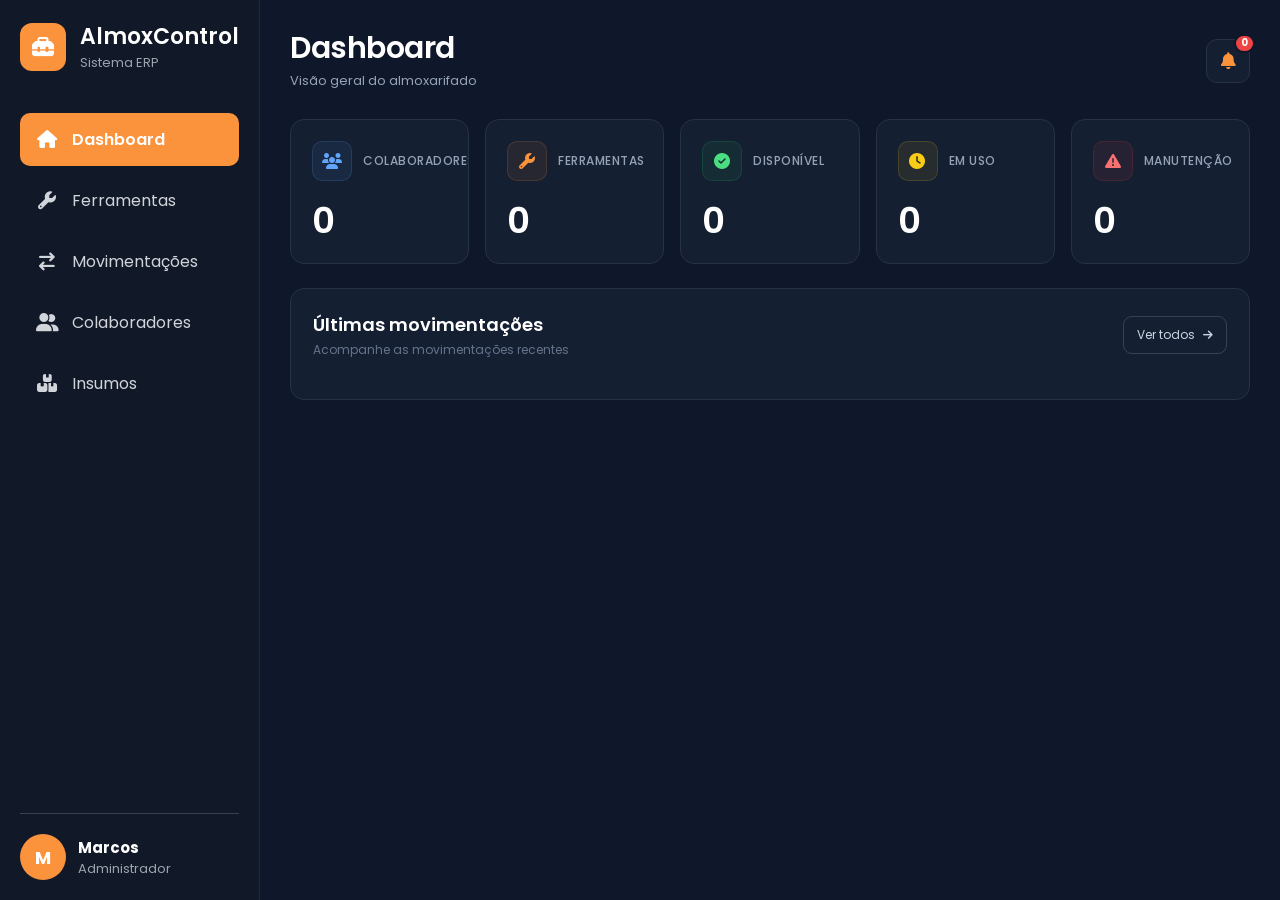
==== commit 632f9ada: "feat: adiciona módulo de insumos" ====
--- a/index.html
+++ b/index.html
@@ -1,506 +1,309 @@
-<!DOCTYPE html>
+<!doctype html>
 <html lang="pt-BR">
-
-<head>
-
-    <meta charset="UTF-8">
-
-    <meta
-        name="viewport"
-        content="width=device-width, initial-scale=1.0"
-    >
+  <head>
+    <meta charset="UTF-8" />
+
+    <meta name="viewport" content="width=device-width, initial-scale=1.0" />
 
     <title>Dashboard | AlmoxControl</title>
 
-
     <!-- ========================================
          FONTES
     ========================================= -->
 
-    <link rel="preconnect" href="https://fonts.googleapis.com">
+    <link rel="preconnect" href="https://fonts.googleapis.com" />
+
+    <link rel="preconnect" href="https://fonts.gstatic.com" crossorigin />
 
     <link
-        rel="preconnect"
-        href="https://fonts.gstatic.com"
-        crossorigin
-    >
+      href="https://fonts.googleapis.com/css2?family=Poppins:wght@300;400;500;600;700&display=swap"
+      rel="stylesheet"
+    />
+
+    <!-- ========================================
+         ÍCONES
+    ========================================= -->
 
     <link
-        href="https://fonts.googleapis.com/css2?family=Poppins:wght@300;400;500;600;700&display=swap"
-        rel="stylesheet"
-    >
-
-
-    <!-- ========================================
-         ÍCONES
-    ========================================= -->
-
-    <link
-        rel="stylesheet"
-        href="https://cdnjs.cloudflare.com/ajax/libs/font-awesome/6.5.0/css/all.min.css"
-    >
-
+      rel="stylesheet"
+      href="https://cdnjs.cloudflare.com/ajax/libs/font-awesome/6.5.0/css/all.min.css"
+    />
 
     <!-- ========================================
          ESTILOS
     ========================================= -->
 
-    <link rel="stylesheet" href="css/style.css">
-
-    <link rel="stylesheet" href="css/sidebar.css">
-
-    <link rel="stylesheet" href="css/dashboard.css">
-
+    <link rel="stylesheet" href="css/style.css" />
+
+    <link rel="stylesheet" href="css/sidebar.css" />
+
+    <link rel="stylesheet" href="css/dashboard.css" />
 
     <!-- ========================================
          FAVICON
     ========================================= -->
 
-    <link
-        rel="icon"
-        type="image/jpeg"
-        href="./assets/img/icon.jpg"
-    >
-
-</head>
-
-
-<body>
-
-
+    <link rel="icon" type="image/jpeg" href="./assets/img/icon.jpg" />
+  </head>
+
+  <body>
     <!-- ========================================
          CONTAINER PRINCIPAL
     ========================================= -->
 
     <div class="container">
-
-
-        <!-- ========================================
+      <!-- ========================================
              SIDEBAR
         ========================================= -->
 
-        <nav class="nav-container">
-
-
-            <!-- LOGO / CABEÇALHO -->
-
-            <div class="sidebar-header">
-
-                <i class="fa-solid fa-toolbox"></i>
-
-                <div>
-
-                    <h1>
-                        AlmoxControl
-                    </h1>
-
-                    <span>
-                        Sistema ERP
-                    </span>
-
-                </div>
-
-            </div>
-
-
-            <!-- MENU -->
-
-            <ul class="menu">
-
-
-                <!-- DASHBOARD -->
-
-                <li>
-
-                    <a
-                        class="active"
-                        href="index.html"
-                    >
-
-                        <i class="fa-solid fa-house"></i>
-
-                        <span>
-                            Dashboard
-                        </span>
-
-                    </a>
-
-                </li>
-
-
-                <!-- FERRAMENTAS -->
-
-                <li>
-
-                    <a href="ferramentas.html">
-
-                        <i class="fa-solid fa-wrench"></i>
-
-                        <span>
-                            Ferramentas
-                        </span>
-
-                    </a>
-
-                </li>
-
-
-                <!-- MOVIMENTAÇÕES -->
-
-                <li>
-
-                    <a href="movimentacao.html">
-
-                        <i class="fa-solid fa-arrow-right-arrow-left"></i>
-
-                        <span>
-                            Movimentações
-                        </span>
-
-                    </a>
-
-                </li>
-
-
-                <!-- COLABORADORES -->
-
-                <li>
-
-                    <a href="colaboradores.html">
-
-                        <i class="fa-solid fa-user-group"></i>
-
-                        <span>
-                            Colaboradores
-                        </span>
-
-                    </a>
-
-                </li>
-
-
-            </ul>
-
-
-            <!-- USUÁRIO -->
-
-            <div class="sidebar-footer">
-
-                <div class="avatar">
-                    M
-                </div>
-
-                <div>
-
-                    <strong>
-                        Marcos
-                    </strong>
-
-                    <span>
-                        Administrador
-                    </span>
-
-                </div>
-
-            </div>
-
-
-        </nav>
-
-
-        <!-- ========================================
+      <nav class="nav-container">
+        <!-- LOGO / CABEÇALHO -->
+
+        <div class="sidebar-header">
+          <i class="fa-solid fa-toolbox"></i>
+
+          <div>
+            <h1>AlmoxControl</h1>
+
+            <span> Sistema ERP </span>
+          </div>
+        </div>
+
+        <!-- MENU -->
+
+        <ul class="menu">
+          <!-- DASHBOARD -->
+
+          <li>
+            <a class="active" href="index.html">
+              <i class="fa-solid fa-house"></i>
+
+              <span> Dashboard </span>
+            </a>
+          </li>
+
+          <!-- FERRAMENTAS -->
+
+          <li>
+            <a href="ferramentas.html">
+              <i class="fa-solid fa-wrench"></i>
+
+              <span> Ferramentas </span>
+            </a>
+          </li>
+
+          <!-- MOVIMENTAÇÕES -->
+
+          <li>
+            <a href="movimentacao.html">
+              <i class="fa-solid fa-arrow-right-arrow-left"></i>
+
+              <span> Movimentações </span>
+            </a>
+          </li>
+
+          <!-- COLABORADORES -->
+
+          <li>
+            <a href="colaboradores.html">
+              <i class="fa-solid fa-user-group"></i>
+
+              <span> Colaboradores </span>
+            </a>
+          </li>
+           <li>
+            <a  href="almoxarifado.html">
+              <i class="fa-solid fa-boxes-stacked"></i>
+              <span>Insumos</span>
+            </a>
+          </li>
+        </ul>
+
+        <!-- USUÁRIO -->
+
+        <div class="sidebar-footer">
+          <div class="avatar">M</div>
+
+          <div>
+            <strong> Marcos </strong>
+
+            <span> Administrador </span>
+          </div>
+        </div>
+      </nav>
+
+      <!-- ========================================
              CONTEÚDO PRINCIPAL
         ========================================= -->
 
-        <div class="content">
-
-
-            <!-- ========================================
+      <div class="content">
+        <!-- ========================================
                  CABEÇALHO DO DASHBOARD
             ========================================= -->
 
-            <header class="container-topo">
-
-
-                <!-- TÍTULO -->
-
-                <div class="titulo-dashboard">
-
-                    <h2>
-                        Dashboard
-                    </h2>
-
-                    <p>
-                        Visão geral do almoxarifado
-                    </p>
-
-                </div>
-
-
-                <!-- ========================================
+        <header class="container-topo">
+          <!-- TÍTULO -->
+
+          <div class="titulo-dashboard">
+            <h2>Dashboard</h2>
+
+            <p>Visão geral do almoxarifado</p>
+          </div>
+
+          <!-- ========================================
                      NOTIFICAÇÕES
                 ========================================= -->
 
-                <div class="area-notificacao">
-
-
-                    <!-- BOTÃO -->
-
-                    <button
-                        type="button"
-                        id="btnNotificacao"
-                        class="btn-notificacao"
-                        aria-label="Abrir notificações"
-                    >
-
-                        <i class="fa-solid fa-bell"></i>
-
-                        <span id="contadorNotificacao">
-                            0
-                        </span>
-
-                    </button>
-
-
-                    <!-- PAINEL -->
-
-                    <div
-                        id="painelNotificacao"
-                        class="painel-notificacao"
-                    >
-
-
-                        <!-- CABEÇALHO DO PAINEL -->
-
-                        <div class="notificacao-header">
-
-                            <h3>
-                                Notificações
-                            </h3>
-
-                        </div>
-
-
-                        <!-- LISTA -->
-
-                        <div id="listaNotificacoes">
-
-                            <!--
+          <div class="area-notificacao">
+            <!-- BOTÃO -->
+
+            <button
+              type="button"
+              id="btnNotificacao"
+              class="btn-notificacao"
+              aria-label="Abrir notificações"
+            >
+              <i class="fa-solid fa-bell"></i>
+
+              <span id="contadorNotificacao"> 0 </span>
+            </button>
+
+            <!-- PAINEL -->
+
+            <div id="painelNotificacao" class="painel-notificacao">
+              <!-- CABEÇALHO DO PAINEL -->
+
+              <div class="notificacao-header">
+                <h3>Notificações</h3>
+              </div>
+
+              <!-- LISTA -->
+
+              <div id="listaNotificacoes">
+                <!--
                                 Notificações inseridas
                                 pelo JavaScript
                             -->
-
-                        </div>
-
-
-                    </div>
-
-
-                </div>
-
-
-            </header>
-
-
-            <!-- ========================================
+              </div>
+            </div>
+          </div>
+        </header>
+
+        <!-- ========================================
                  CONTEÚDO DO DASHBOARD
             ========================================= -->
 
-            <main>
-
-
-                <!-- ========================================
+        <main>
+          <!-- ========================================
                      CARDS DE RESUMO
                 ========================================= -->
 
-                <section
-                    class="cards-dashboard"
-                    aria-label="Resumo do almoxarifado"
-                >
-
-
-                    <!-- ==================================
+          <section class="cards-dashboard" aria-label="Resumo do almoxarifado">
+            <!-- ==================================
                          COLABORADORES
                     ================================== -->
 
-                    <article class="card">
-
-                        <h3>
-
-                            <i class="fa-solid fa-users"></i>
-
-                            <span>
-                                Colaboradores
-                            </span>
-
-                        </h3>
-
-                        <span id="colaboradores">
-                            0
-                        </span>
-
-                    </article>
-
-
-                    <!-- ==================================
+            <article class="card">
+              <h3>
+                <i class="fa-solid fa-users"></i>
+
+                <span> Colaboradores </span>
+              </h3>
+
+              <span id="colaboradores"> 0 </span>
+            </article>
+
+            <!-- ==================================
                          FERRAMENTAS
                     ================================== -->
 
-                    <article class="card">
-
-                        <h3>
-
-                            <i class="fa-solid fa-wrench"></i>
-
-                            <span>
-                                Ferramentas
-                            </span>
-
-                        </h3>
-
-                        <span id="ferramentas">
-                            0
-                        </span>
-
-                    </article>
-
-
-                    <!-- ==================================
+            <article class="card">
+              <h3>
+                <i class="fa-solid fa-wrench"></i>
+
+                <span> Ferramentas </span>
+              </h3>
+
+              <span id="ferramentas"> 0 </span>
+            </article>
+
+            <!-- ==================================
                          DISPONÍVEIS
                     ================================== -->
 
-                    <article class="card disponivel">
-
-                        <h3>
-
-                            <i class="fa-solid fa-circle-check"></i>
-
-                            <span>
-                                Disponível
-                            </span>
-
-                        </h3>
-
-                        <span id="disponivel">
-                            0
-                        </span>
-
-                    </article>
-
-
-                    <!-- ==================================
+            <article class="card disponivel">
+              <h3>
+                <i class="fa-solid fa-circle-check"></i>
+
+                <span> Disponível </span>
+              </h3>
+
+              <span id="disponivel"> 0 </span>
+            </article>
+
+            <!-- ==================================
                          EM USO
                     ================================== -->
 
-                    <article class="card uso">
-
-                        <h3>
-
-                            <i class="fa-solid fa-clock"></i>
-
-                            <span>
-                                Em uso
-                            </span>
-
-                        </h3>
-
-                        <span id="uso">
-                            0
-                        </span>
-
-                    </article>
-
-
-                    <!-- ==================================
+            <article class="card uso">
+              <h3>
+                <i class="fa-solid fa-clock"></i>
+
+                <span> Em uso </span>
+              </h3>
+
+              <span id="uso"> 0 </span>
+            </article>
+
+            <!-- ==================================
                          MANUTENÇÃO
                     ================================== -->
 
-                    <article class="card manutencao">
-
-                        <h3>
-
-                            <i class="fa-solid fa-triangle-exclamation"></i>
-
-                            <span>
-                                Manutenção
-                            </span>
-
-                        </h3>
-
-                        <span id="manutencao">
-                            0
-                        </span>
-
-                    </article>
-
-
-                </section>
-
-
-                <!-- ========================================
+            <article class="card manutencao">
+              <h3>
+                <i class="fa-solid fa-triangle-exclamation"></i>
+
+                <span> Manutenção </span>
+              </h3>
+
+              <span id="manutencao"> 0 </span>
+            </article>
+          </section>
+
+          <!-- ========================================
                      ÚLTIMAS MOVIMENTAÇÕES
                 ========================================= -->
 
-                <section class="movimentacoes">
-
-
-                    <!-- CABEÇALHO -->
-
-                    <div class="movimentacoes-header">
-
-                        <div>
-
-                            <h2>
-                                Últimas movimentações
-                            </h2>
-
-                            <p>
-                                Acompanhe as movimentações recentes
-                            </p>
-
-                        </div>
-
-
-                        <button
-                            type="button"
-                            id="btnVerMovimentacoes"
-                        >
-
-                            <span>
-                                Ver todos
-                            </span>
-
-                            <i class="fa-solid fa-arrow-right"></i>
-
-                        </button>
-
-                    </div>
-
-
-                    <!-- LISTA -->
-
-                    <div id="listaUltimasMovimentacoes">
-
-                        <!--
+          <section class="movimentacoes">
+            <!-- CABEÇALHO -->
+
+            <div class="movimentacoes-header">
+              <div>
+                <h2>Últimas movimentações</h2>
+
+                <p>Acompanhe as movimentações recentes</p>
+              </div>
+
+              <button type="button" id="btnVerMovimentacoes">
+                <span> Ver todos </span>
+
+                <i class="fa-solid fa-arrow-right"></i>
+              </button>
+            </div>
+
+            <!-- LISTA -->
+
+            <div id="listaUltimasMovimentacoes">
+              <!--
                             Movimentações inseridas
                             pelo JavaScript
                         -->
-
-                    </div>
-
-
-                </section>
-
-
-            </main>
-
-
-        </div>
-
-
+            </div>
+          </section>
+        </main>
+      </div>
     </div>
 
-
     <!-- ========================================
          JAVASCRIPT
     ========================================= -->
@@ -516,8 +319,5 @@
     <script src="js/notificacoes.js"></script>
 
     <script src="js/dashboard.js"></script>
-
-
-</body>
-
-</html>+  </body>
+</html>
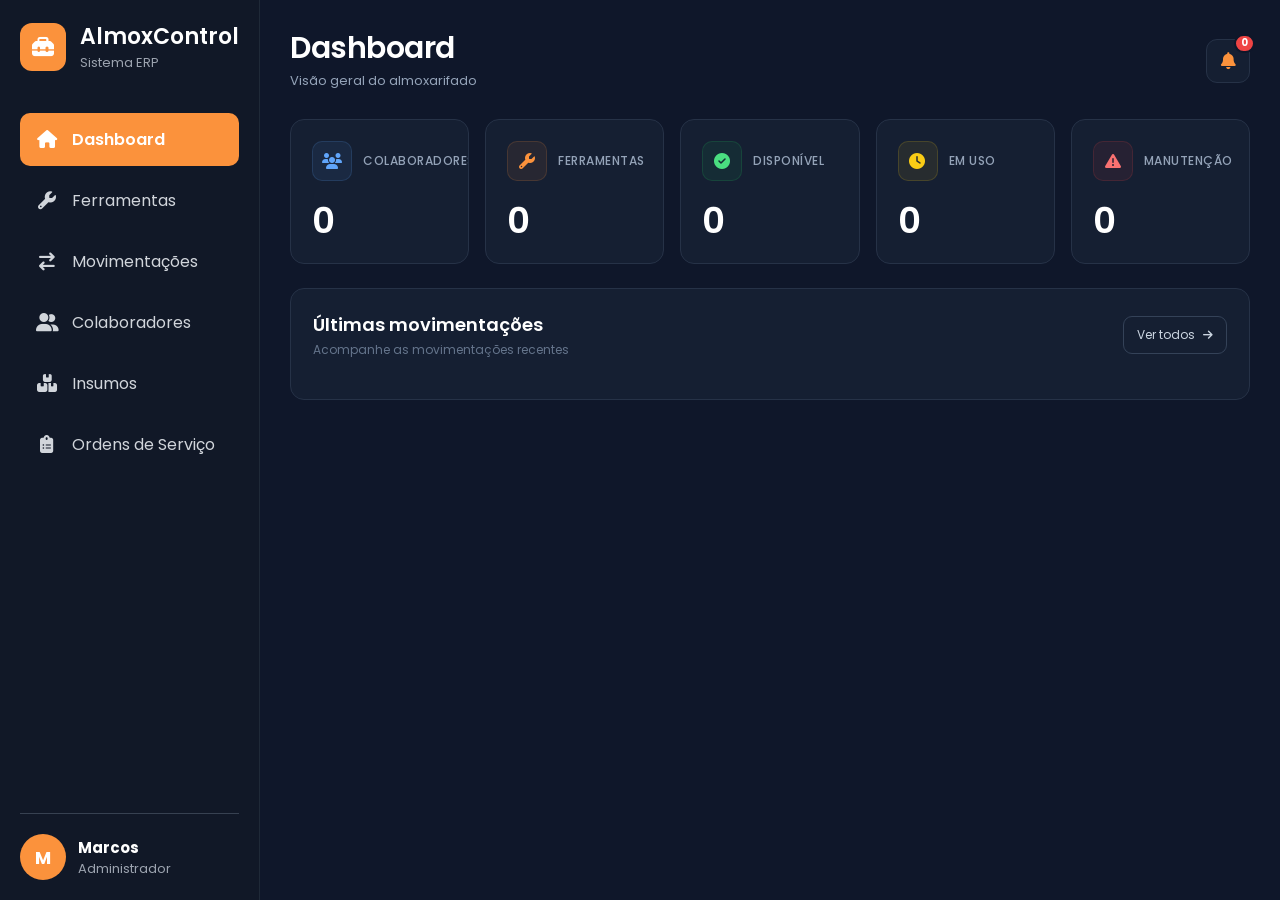
==== commit 399bf92e: "padroniza layout e corrige modulo de OS" ====
--- a/index.html
+++ b/index.html
@@ -117,6 +117,12 @@
               <span>Insumos</span>
             </a>
           </li>
+          <li>
+                <a href="os.html">
+                    <i class="fa-solid fa-clipboard-list"></i>
+                    <span>Ordens de Serviço</span>
+                </a>
+            </li>
         </ul>
 
         <!-- USUÁRIO -->
